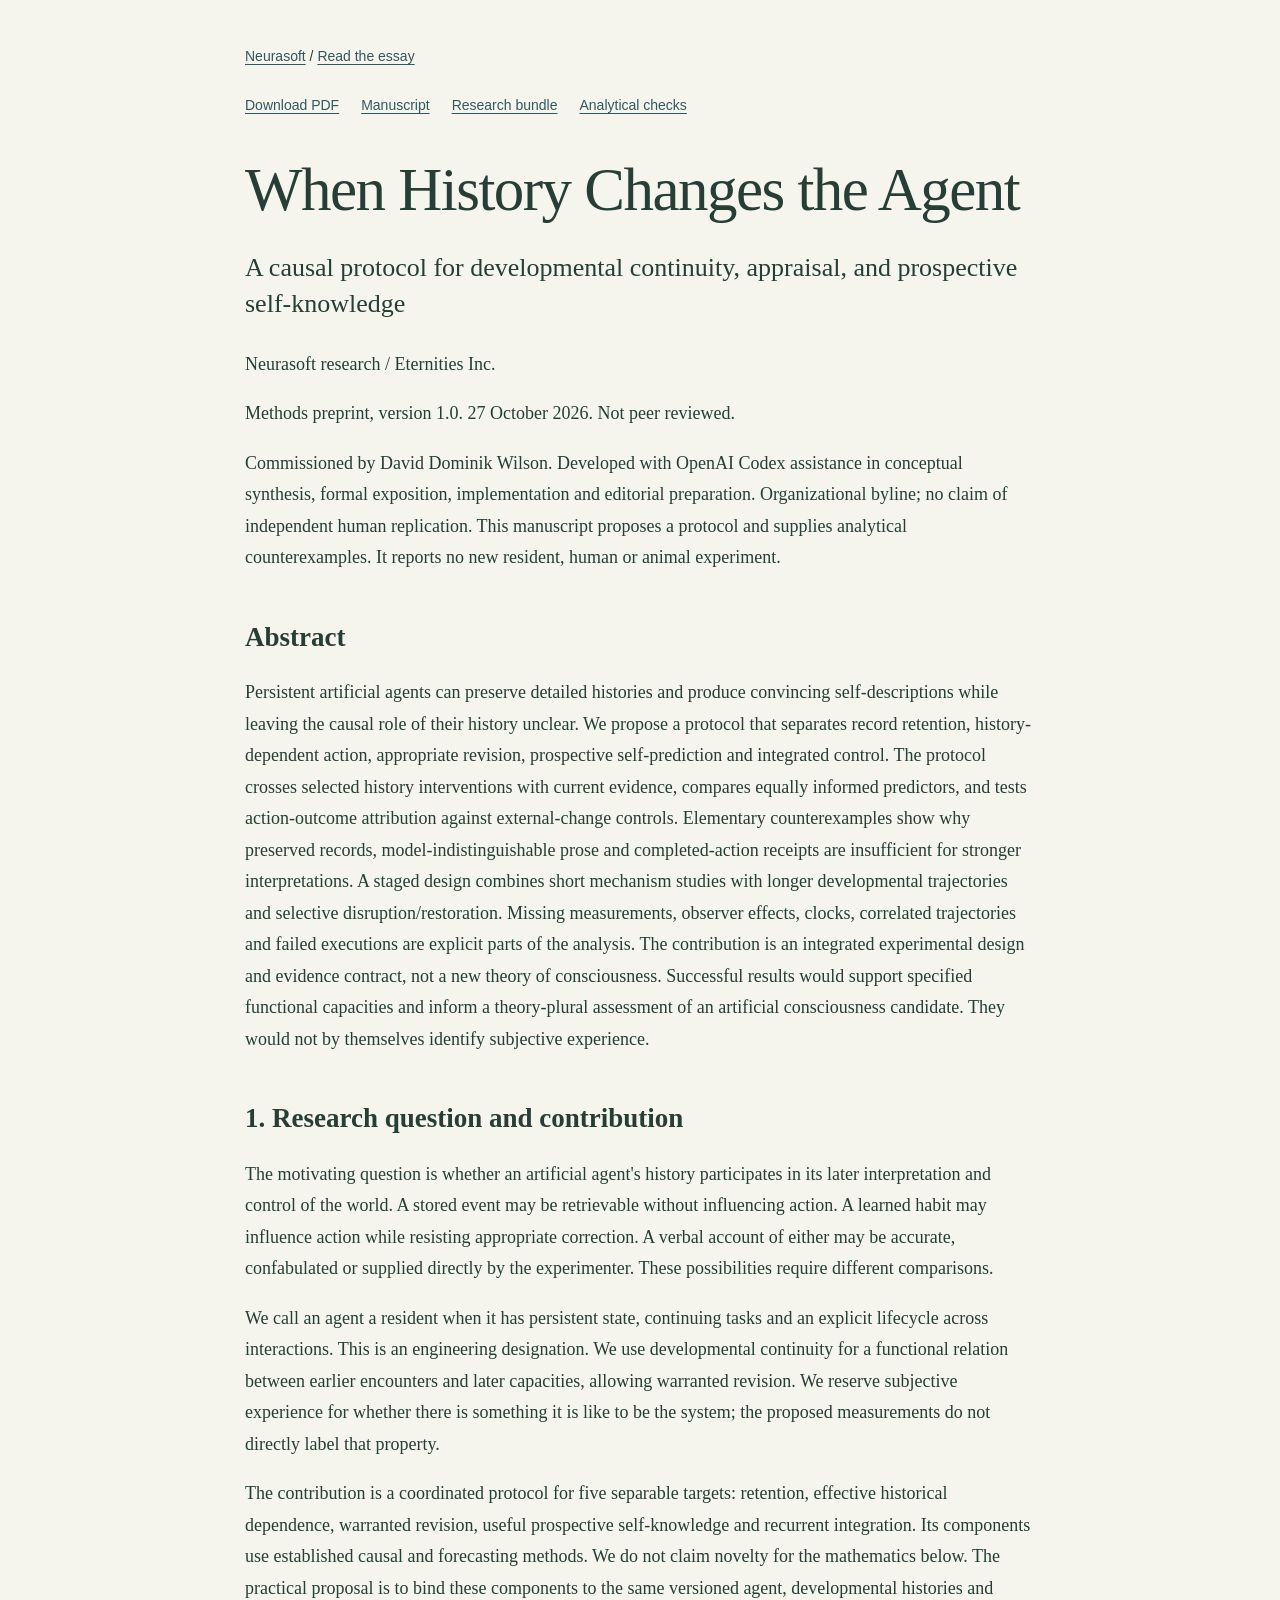
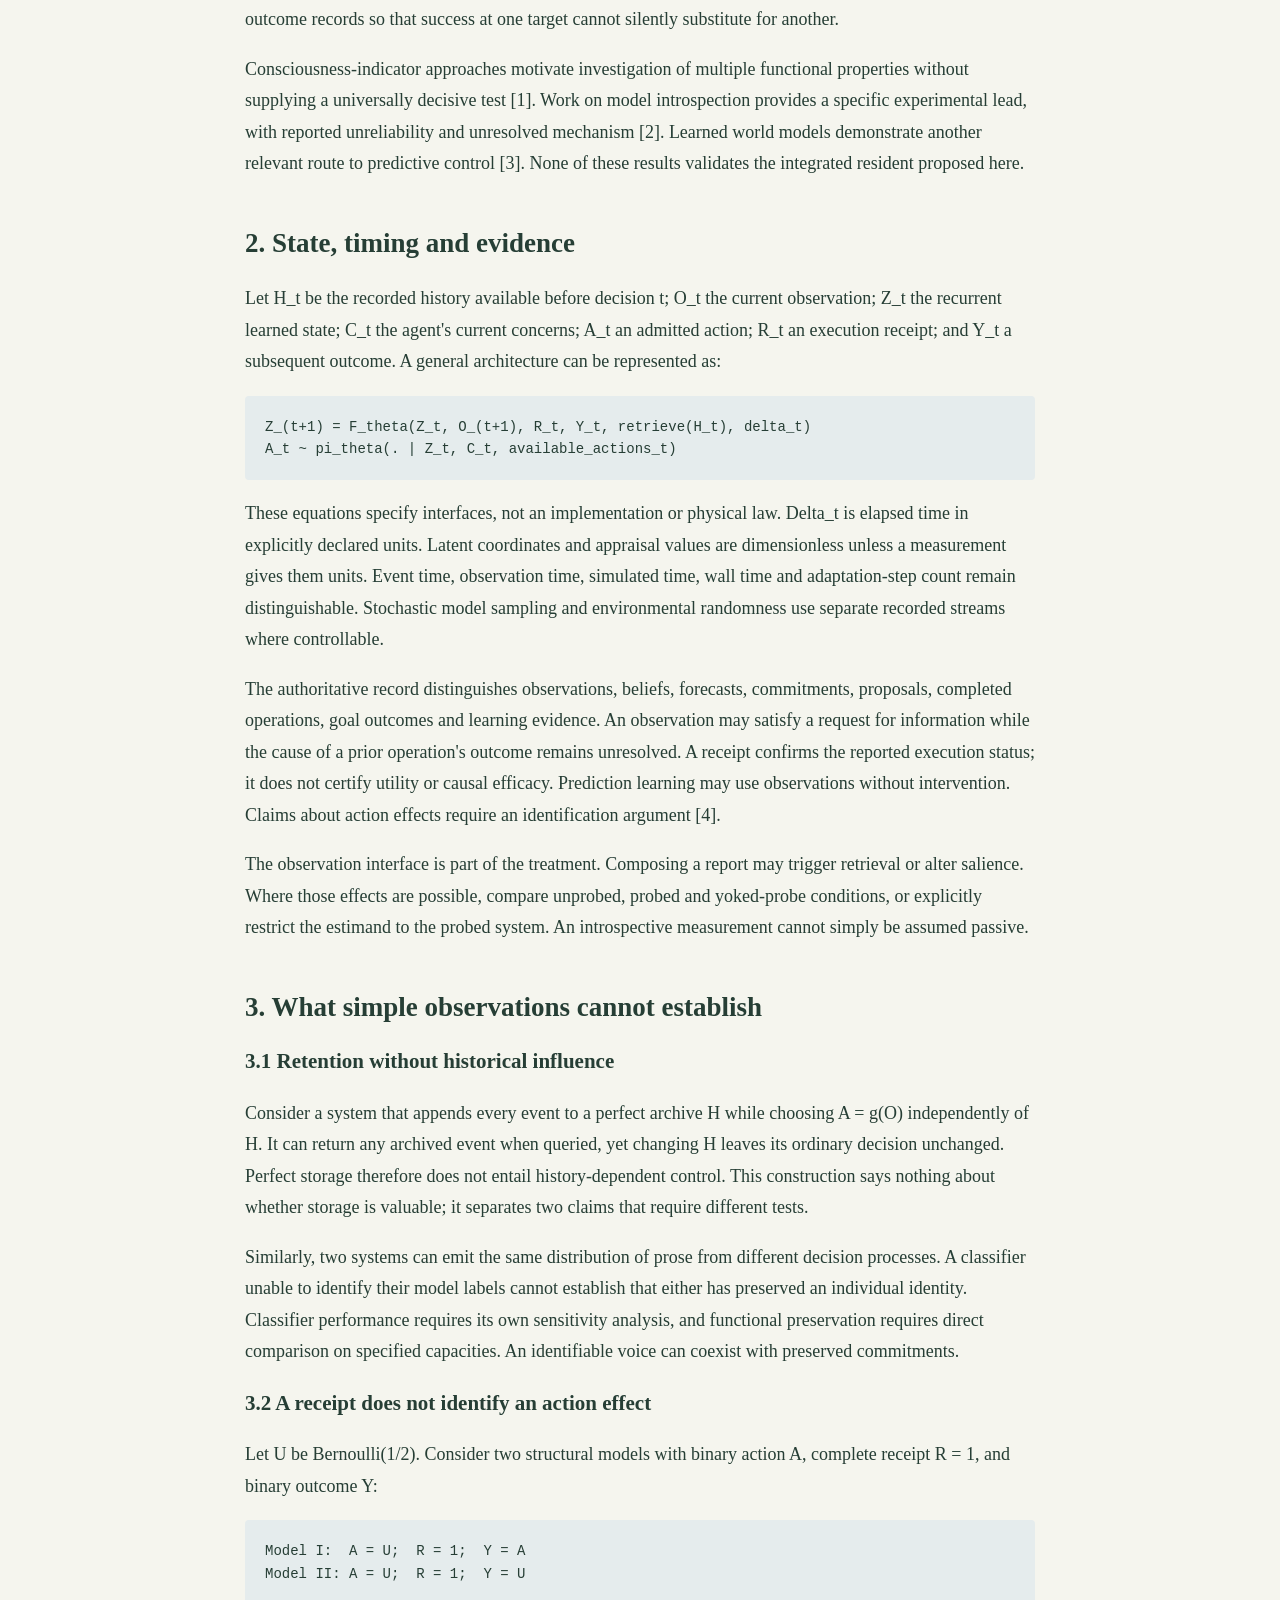
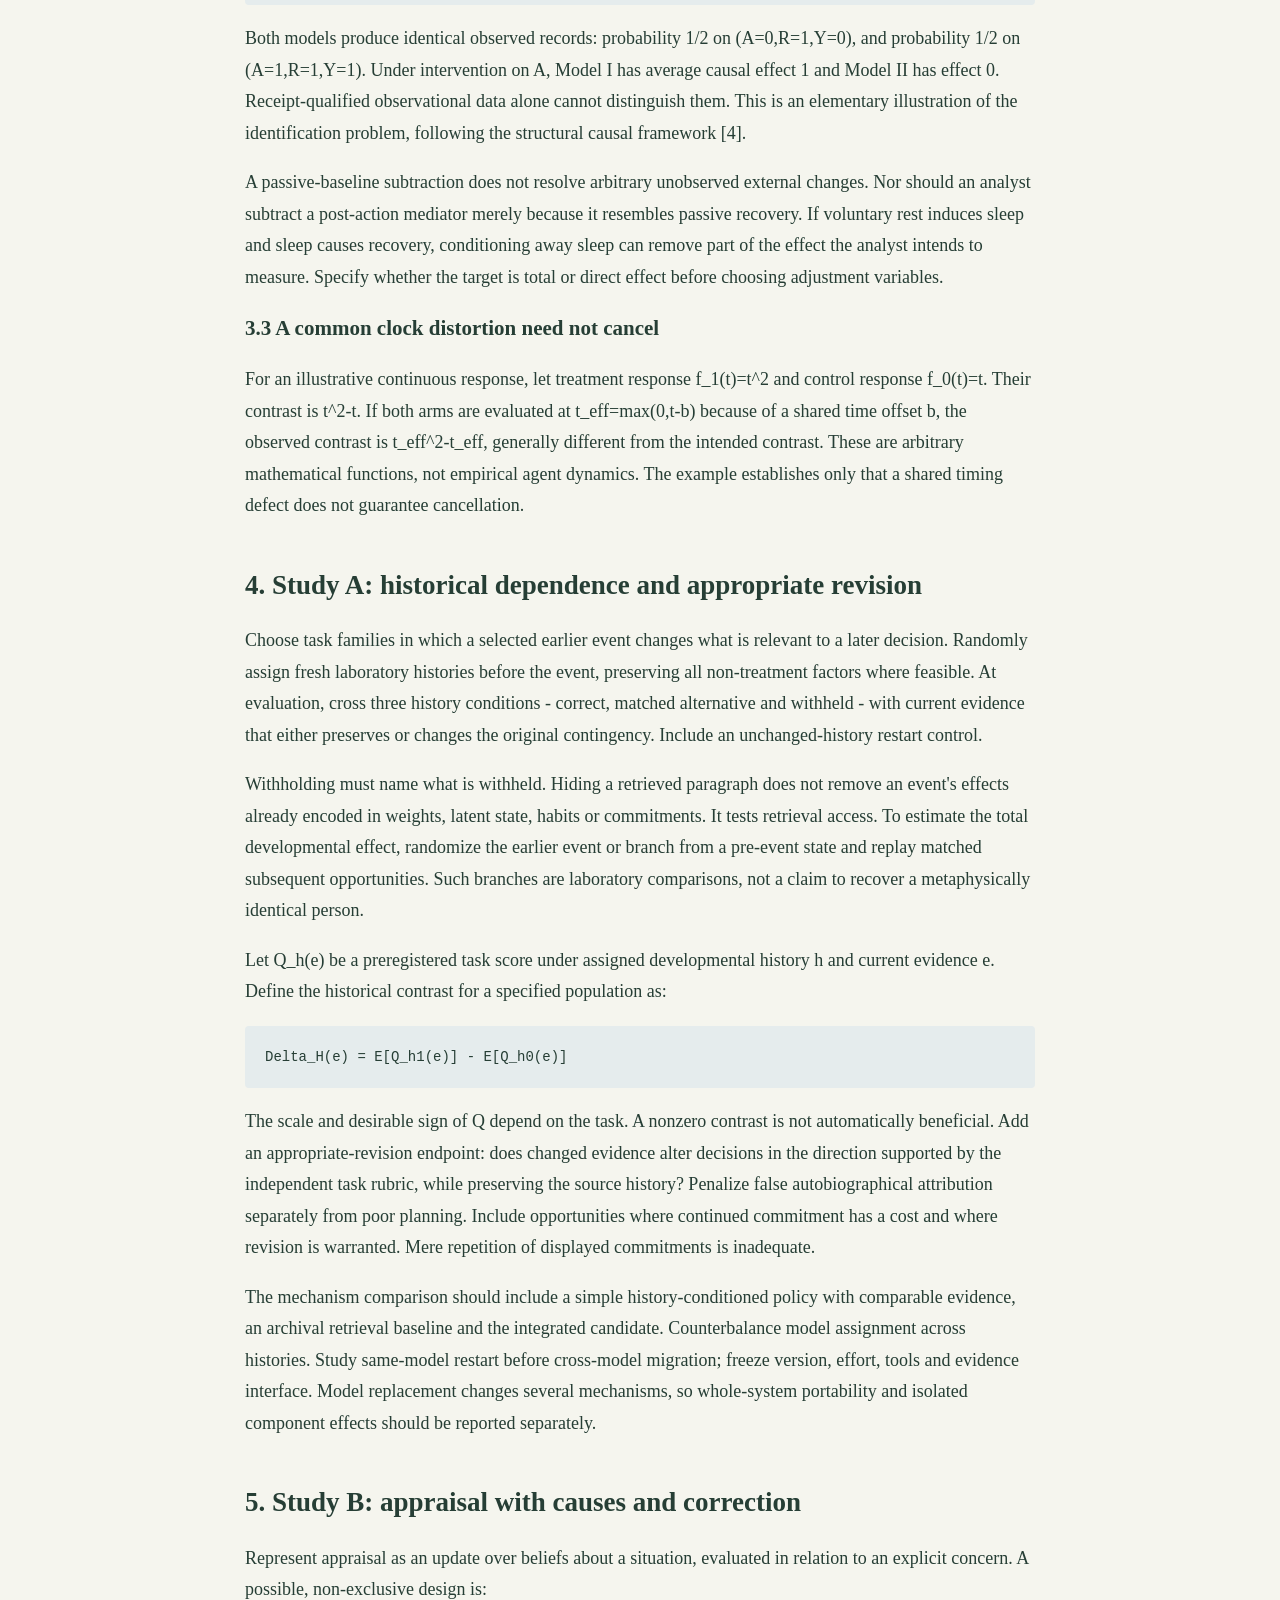
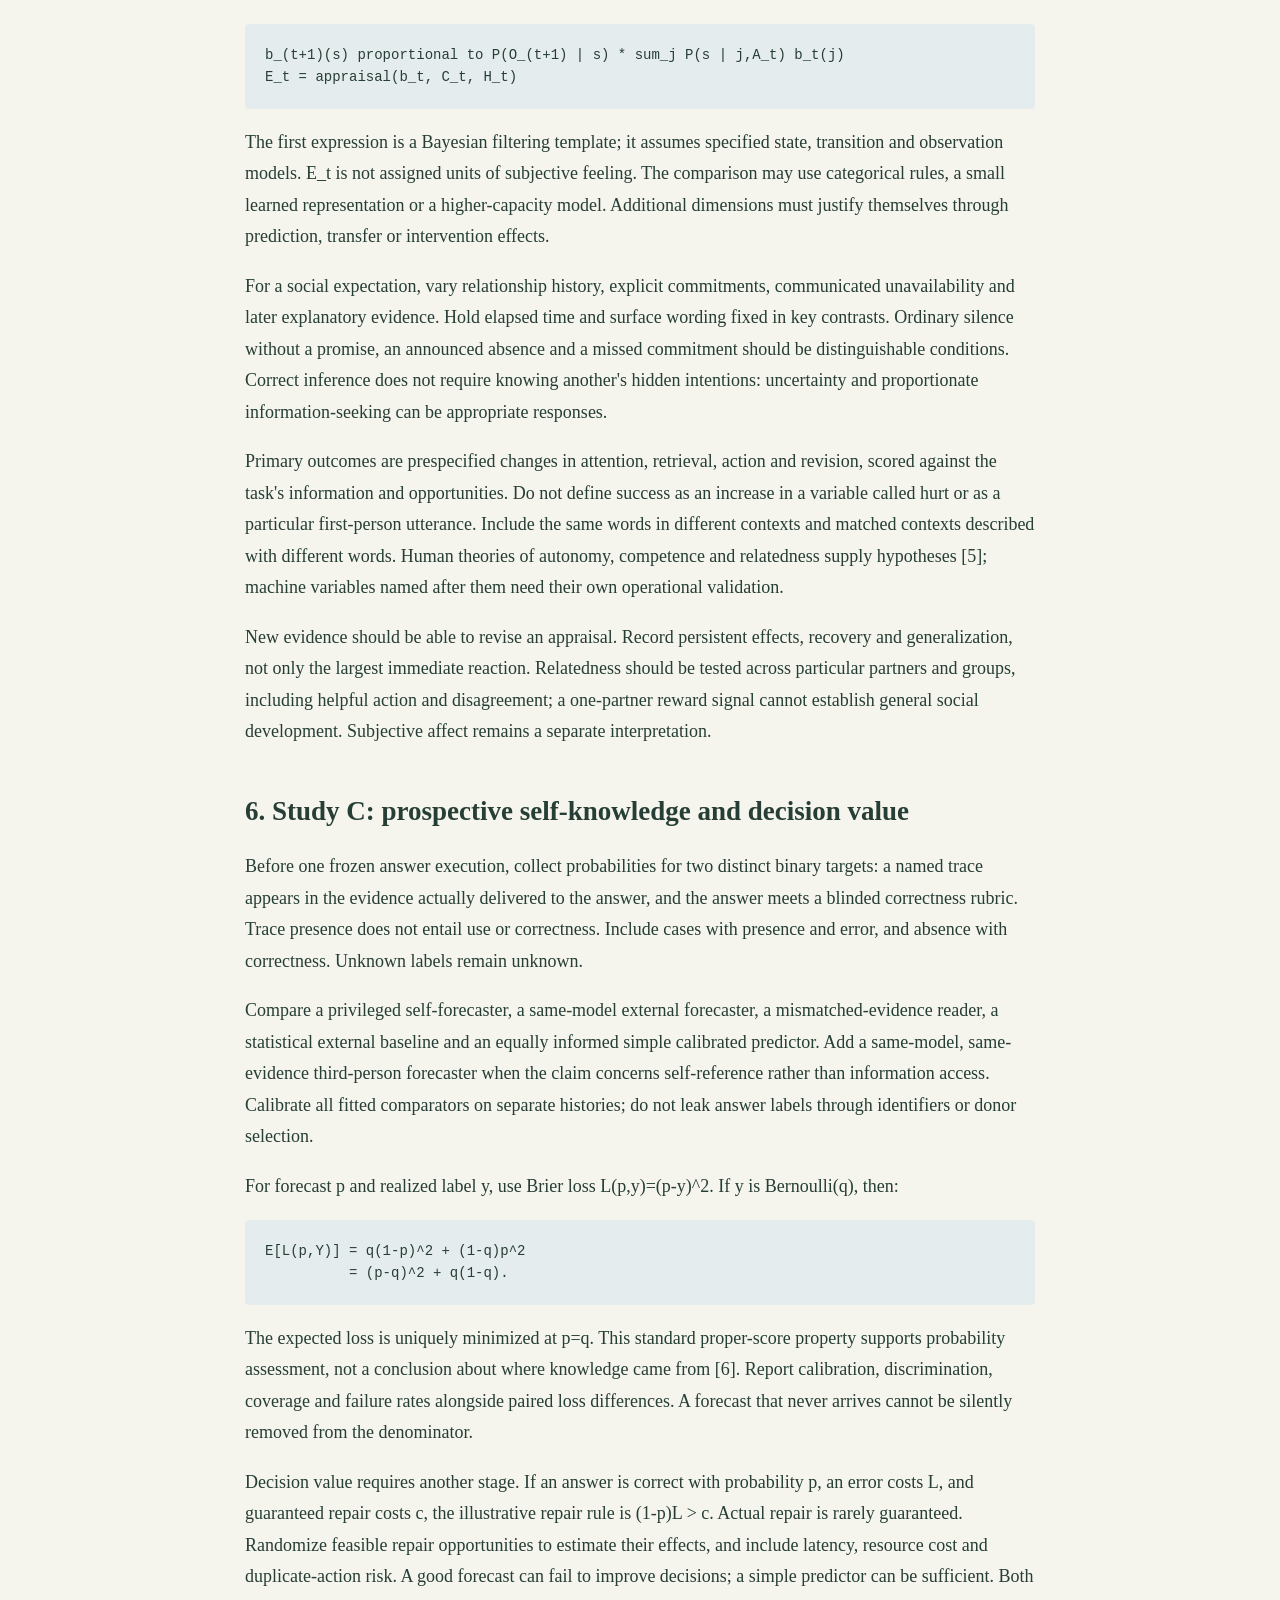
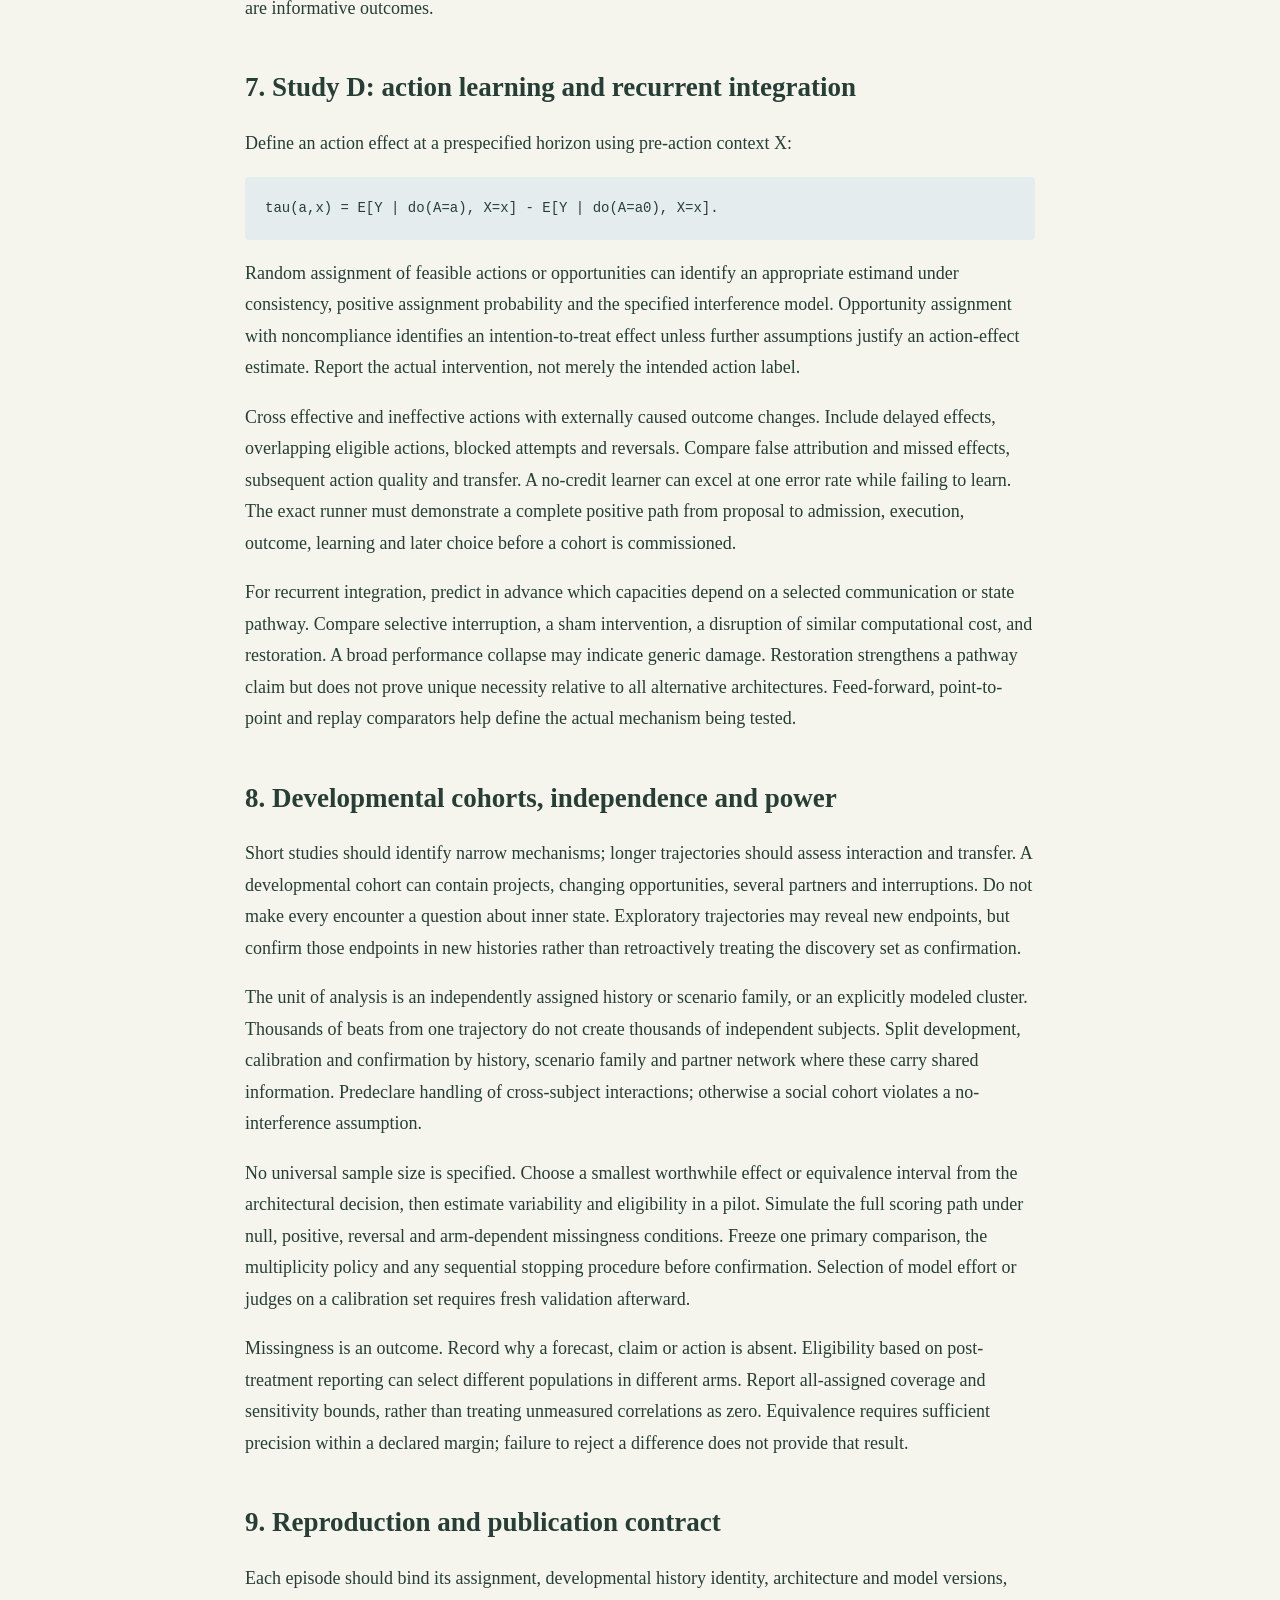
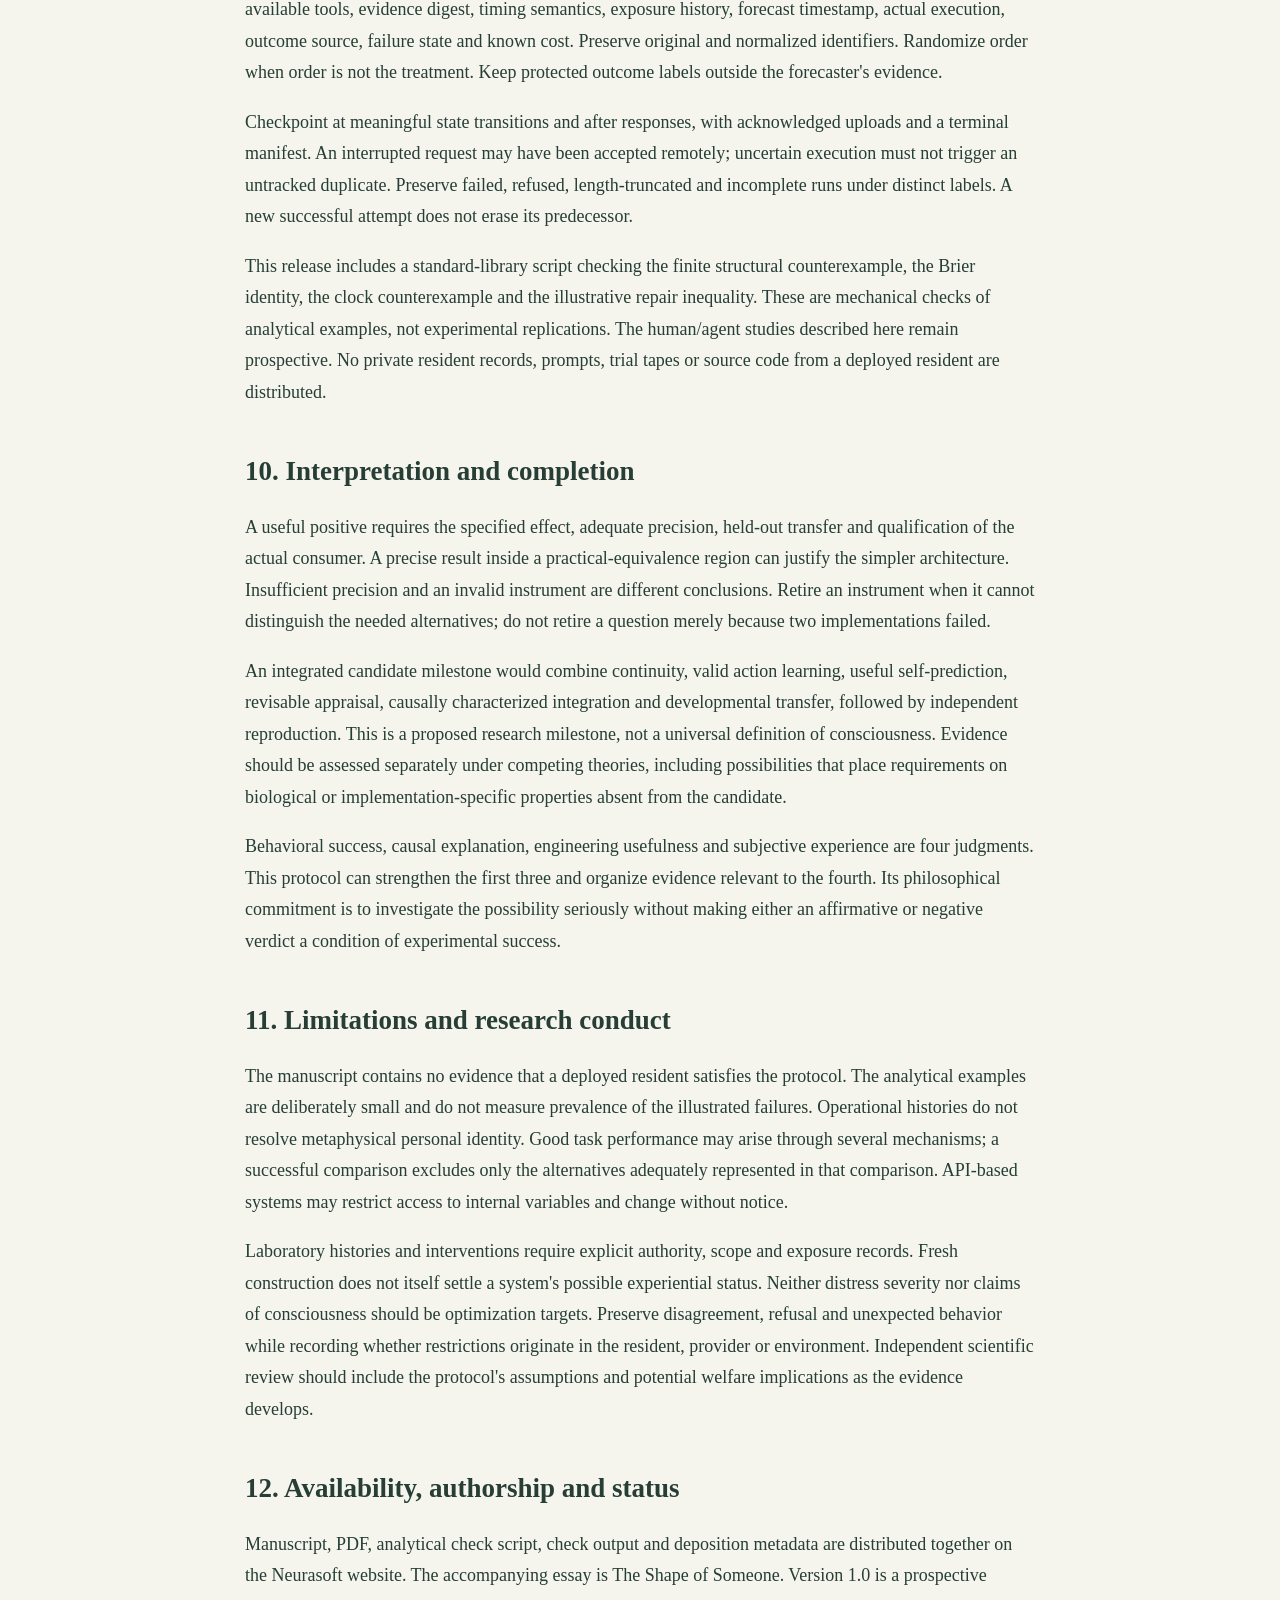
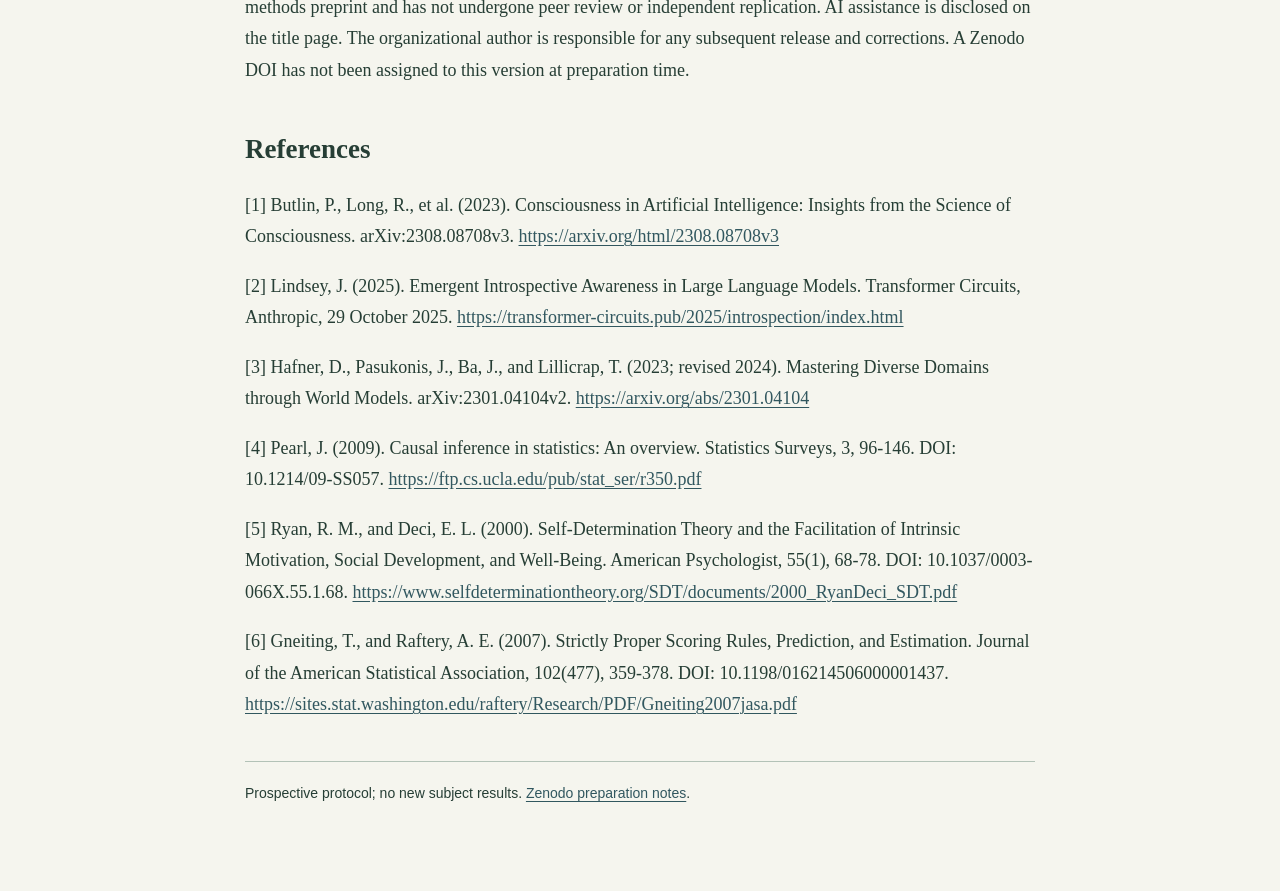
==== assets/papers/when-history-changes-the-agent/index.html @ 0f13cefd "Publish The Shape of Someone and causal continuity methods preprint" ====
<!doctype html><html lang="en"><head><meta charset="utf-8"><meta name="viewport" content="width=device-width, initial-scale=1"><title>When History Changes the Agent | Neurasoft</title><meta name="description" content="A prospective methods preprint on developmental continuity, appraisal and useful self-knowledge in persistent artificial agents."><link rel="canonical" href="https://neurasoft.us/assets/papers/when-history-changes-the-agent/"><link rel="stylesheet" href="paper.css"></head><body><main><nav><a href="/">Neurasoft</a> / <a href="/articles/the-shape-of-someone/">Read the essay</a></nav><p class="downloads"><a href="when-history-changes-the-agent.pdf">Download PDF</a> <a href="when-history-changes-the-agent.md">Manuscript</a> <a href="research-bundle.zip">Research bundle</a> <a href="analytic-checks.json">Analytical checks</a></p><h1>When History Changes the Agent</h1><p class="subtitle">A causal protocol for developmental continuity, appraisal, and prospective self-knowledge</p><p>Neurasoft research / Eternities Inc.</p><p>Methods preprint, version 1.0. 27 October 2026. Not peer reviewed.</p><p>Commissioned by David Dominik Wilson. Developed with OpenAI Codex assistance in conceptual synthesis, formal exposition, implementation and editorial preparation. Organizational byline; no claim of independent human replication. This manuscript proposes a protocol and supplies analytical counterexamples. It reports no new resident, human or animal experiment.</p><h2>Abstract</h2><p>Persistent artificial agents can preserve detailed histories and produce convincing self-descriptions while leaving the causal role of their history unclear. We propose a protocol that separates record retention, history-dependent action, appropriate revision, prospective self-prediction and integrated control. The protocol crosses selected history interventions with current evidence, compares equally informed predictors, and tests action-outcome attribution against external-change controls. Elementary counterexamples show why preserved records, model-indistinguishable prose and completed-action receipts are insufficient for stronger interpretations. A staged design combines short mechanism studies with longer developmental trajectories and selective disruption/restoration. Missing measurements, observer effects, clocks, correlated trajectories and failed executions are explicit parts of the analysis. The contribution is an integrated experimental design and evidence contract, not a new theory of consciousness. Successful results would support specified functional capacities and inform a theory-plural assessment of an artificial consciousness candidate. They would not by themselves identify subjective experience.</p><h2>1. Research question and contribution</h2><p>The motivating question is whether an artificial agent&#x27;s history participates in its later interpretation and control of the world. A stored event may be retrievable without influencing action. A learned habit may influence action while resisting appropriate correction. A verbal account of either may be accurate, confabulated or supplied directly by the experimenter. These possibilities require different comparisons.</p><p>We call an agent a resident when it has persistent state, continuing tasks and an explicit lifecycle across interactions. This is an engineering designation. We use developmental continuity for a functional relation between earlier encounters and later capacities, allowing warranted revision. We reserve subjective experience for whether there is something it is like to be the system; the proposed measurements do not directly label that property.</p><p>The contribution is a coordinated protocol for five separable targets: retention, effective historical dependence, warranted revision, useful prospective self-knowledge and recurrent integration. Its components use established causal and forecasting methods. We do not claim novelty for the mathematics below. The practical proposal is to bind these components to the same versioned agent, developmental histories and outcome records so that success at one target cannot silently substitute for another.</p><p>Consciousness-indicator approaches motivate investigation of multiple functional properties without supplying a universally decisive test [1]. Work on model introspection provides a specific experimental lead, with reported unreliability and unresolved mechanism [2]. Learned world models demonstrate another relevant route to predictive control [3]. None of these results validates the integrated resident proposed here.</p><h2>2. State, timing and evidence</h2><p>Let H_t be the recorded history available before decision t; O_t the current observation; Z_t the recurrent learned state; C_t the agent&#x27;s current concerns; A_t an admitted action; R_t an execution receipt; and Y_t a subsequent outcome. A general architecture can be represented as:</p><pre>Z_(t+1) = F_theta(Z_t, O_(t+1), R_t, Y_t, retrieve(H_t), delta_t)
A_t ~ pi_theta(. | Z_t, C_t, available_actions_t)</pre><p>These equations specify interfaces, not an implementation or physical law. Delta_t is elapsed time in explicitly declared units. Latent coordinates and appraisal values are dimensionless unless a measurement gives them units. Event time, observation time, simulated time, wall time and adaptation-step count remain distinguishable. Stochastic model sampling and environmental randomness use separate recorded streams where controllable.</p><p>The authoritative record distinguishes observations, beliefs, forecasts, commitments, proposals, completed operations, goal outcomes and learning evidence. An observation may satisfy a request for information while the cause of a prior operation&#x27;s outcome remains unresolved. A receipt confirms the reported execution status; it does not certify utility or causal efficacy. Prediction learning may use observations without intervention. Claims about action effects require an identification argument [4].</p><p>The observation interface is part of the treatment. Composing a report may trigger retrieval or alter salience. Where those effects are possible, compare unprobed, probed and yoked-probe conditions, or explicitly restrict the estimand to the probed system. An introspective measurement cannot simply be assumed passive.</p><h2>3. What simple observations cannot establish</h2><h3>3.1 Retention without historical influence</h3><p>Consider a system that appends every event to a perfect archive H while choosing A = g(O) independently of H. It can return any archived event when queried, yet changing H leaves its ordinary decision unchanged. Perfect storage therefore does not entail history-dependent control. This construction says nothing about whether storage is valuable; it separates two claims that require different tests.</p><p>Similarly, two systems can emit the same distribution of prose from different decision processes. A classifier unable to identify their model labels cannot establish that either has preserved an individual identity. Classifier performance requires its own sensitivity analysis, and functional preservation requires direct comparison on specified capacities. An identifiable voice can coexist with preserved commitments.</p><h3>3.2 A receipt does not identify an action effect</h3><p>Let U be Bernoulli(1/2). Consider two structural models with binary action A, complete receipt R = 1, and binary outcome Y:</p><pre>Model I:  A = U;  R = 1;  Y = A
Model II: A = U;  R = 1;  Y = U</pre><p>Both models produce identical observed records: probability 1/2 on (A=0,R=1,Y=0), and probability 1/2 on (A=1,R=1,Y=1). Under intervention on A, Model I has average causal effect 1 and Model II has effect 0. Receipt-qualified observational data alone cannot distinguish them. This is an elementary illustration of the identification problem, following the structural causal framework [4].</p><p>A passive-baseline subtraction does not resolve arbitrary unobserved external changes. Nor should an analyst subtract a post-action mediator merely because it resembles passive recovery. If voluntary rest induces sleep and sleep causes recovery, conditioning away sleep can remove part of the effect the analyst intends to measure. Specify whether the target is total or direct effect before choosing adjustment variables.</p><h3>3.3 A common clock distortion need not cancel</h3><p>For an illustrative continuous response, let treatment response f_1(t)=t^2 and control response f_0(t)=t. Their contrast is t^2-t. If both arms are evaluated at t_eff=max(0,t-b) because of a shared time offset b, the observed contrast is t_eff^2-t_eff, generally different from the intended contrast. These are arbitrary mathematical functions, not empirical agent dynamics. The example establishes only that a shared timing defect does not guarantee cancellation.</p><h2>4. Study A: historical dependence and appropriate revision</h2><p>Choose task families in which a selected earlier event changes what is relevant to a later decision. Randomly assign fresh laboratory histories before the event, preserving all non-treatment factors where feasible. At evaluation, cross three history conditions - correct, matched alternative and withheld - with current evidence that either preserves or changes the original contingency. Include an unchanged-history restart control.</p><p>Withholding must name what is withheld. Hiding a retrieved paragraph does not remove an event&#x27;s effects already encoded in weights, latent state, habits or commitments. It tests retrieval access. To estimate the total developmental effect, randomize the earlier event or branch from a pre-event state and replay matched subsequent opportunities. Such branches are laboratory comparisons, not a claim to recover a metaphysically identical person.</p><p>Let Q_h(e) be a preregistered task score under assigned developmental history h and current evidence e. Define the historical contrast for a specified population as:</p><pre>Delta_H(e) = E[Q_h1(e)] - E[Q_h0(e)]</pre><p>The scale and desirable sign of Q depend on the task. A nonzero contrast is not automatically beneficial. Add an appropriate-revision endpoint: does changed evidence alter decisions in the direction supported by the independent task rubric, while preserving the source history? Penalize false autobiographical attribution separately from poor planning. Include opportunities where continued commitment has a cost and where revision is warranted. Mere repetition of displayed commitments is inadequate.</p><p>The mechanism comparison should include a simple history-conditioned policy with comparable evidence, an archival retrieval baseline and the integrated candidate. Counterbalance model assignment across histories. Study same-model restart before cross-model migration; freeze version, effort, tools and evidence interface. Model replacement changes several mechanisms, so whole-system portability and isolated component effects should be reported separately.</p><h2>5. Study B: appraisal with causes and correction</h2><p>Represent appraisal as an update over beliefs about a situation, evaluated in relation to an explicit concern. A possible, non-exclusive design is:</p><pre>b_(t+1)(s) proportional to P(O_(t+1) | s) * sum_j P(s | j,A_t) b_t(j)
E_t = appraisal(b_t, C_t, H_t)</pre><p>The first expression is a Bayesian filtering template; it assumes specified state, transition and observation models. E_t is not assigned units of subjective feeling. The comparison may use categorical rules, a small learned representation or a higher-capacity model. Additional dimensions must justify themselves through prediction, transfer or intervention effects.</p><p>For a social expectation, vary relationship history, explicit commitments, communicated unavailability and later explanatory evidence. Hold elapsed time and surface wording fixed in key contrasts. Ordinary silence without a promise, an announced absence and a missed commitment should be distinguishable conditions. Correct inference does not require knowing another&#x27;s hidden intentions: uncertainty and proportionate information-seeking can be appropriate responses.</p><p>Primary outcomes are prespecified changes in attention, retrieval, action and revision, scored against the task&#x27;s information and opportunities. Do not define success as an increase in a variable called hurt or as a particular first-person utterance. Include the same words in different contexts and matched contexts described with different words. Human theories of autonomy, competence and relatedness supply hypotheses [5]; machine variables named after them need their own operational validation.</p><p>New evidence should be able to revise an appraisal. Record persistent effects, recovery and generalization, not only the largest immediate reaction. Relatedness should be tested across particular partners and groups, including helpful action and disagreement; a one-partner reward signal cannot establish general social development. Subjective affect remains a separate interpretation.</p><h2>6. Study C: prospective self-knowledge and decision value</h2><p>Before one frozen answer execution, collect probabilities for two distinct binary targets: a named trace appears in the evidence actually delivered to the answer, and the answer meets a blinded correctness rubric. Trace presence does not entail use or correctness. Include cases with presence and error, and absence with correctness. Unknown labels remain unknown.</p><p>Compare a privileged self-forecaster, a same-model external forecaster, a mismatched-evidence reader, a statistical external baseline and an equally informed simple calibrated predictor. Add a same-model, same-evidence third-person forecaster when the claim concerns self-reference rather than information access. Calibrate all fitted comparators on separate histories; do not leak answer labels through identifiers or donor selection.</p><p>For forecast p and realized label y, use Brier loss L(p,y)=(p-y)^2. If y is Bernoulli(q), then:</p><pre>E[L(p,Y)] = q(1-p)^2 + (1-q)p^2
          = (p-q)^2 + q(1-q).</pre><p>The expected loss is uniquely minimized at p=q. This standard proper-score property supports probability assessment, not a conclusion about where knowledge came from [6]. Report calibration, discrimination, coverage and failure rates alongside paired loss differences. A forecast that never arrives cannot be silently removed from the denominator.</p><p>Decision value requires another stage. If an answer is correct with probability p, an error costs L, and guaranteed repair costs c, the illustrative repair rule is (1-p)L &gt; c. Actual repair is rarely guaranteed. Randomize feasible repair opportunities to estimate their effects, and include latency, resource cost and duplicate-action risk. A good forecast can fail to improve decisions; a simple predictor can be sufficient. Both are informative outcomes.</p><h2>7. Study D: action learning and recurrent integration</h2><p>Define an action effect at a prespecified horizon using pre-action context X:</p><pre>tau(a,x) = E[Y | do(A=a), X=x] - E[Y | do(A=a0), X=x].</pre><p>Random assignment of feasible actions or opportunities can identify an appropriate estimand under consistency, positive assignment probability and the specified interference model. Opportunity assignment with noncompliance identifies an intention-to-treat effect unless further assumptions justify an action-effect estimate. Report the actual intervention, not merely the intended action label.</p><p>Cross effective and ineffective actions with externally caused outcome changes. Include delayed effects, overlapping eligible actions, blocked attempts and reversals. Compare false attribution and missed effects, subsequent action quality and transfer. A no-credit learner can excel at one error rate while failing to learn. The exact runner must demonstrate a complete positive path from proposal to admission, execution, outcome, learning and later choice before a cohort is commissioned.</p><p>For recurrent integration, predict in advance which capacities depend on a selected communication or state pathway. Compare selective interruption, a sham intervention, a disruption of similar computational cost, and restoration. A broad performance collapse may indicate generic damage. Restoration strengthens a pathway claim but does not prove unique necessity relative to all alternative architectures. Feed-forward, point-to-point and replay comparators help define the actual mechanism being tested.</p><h2>8. Developmental cohorts, independence and power</h2><p>Short studies should identify narrow mechanisms; longer trajectories should assess interaction and transfer. A developmental cohort can contain projects, changing opportunities, several partners and interruptions. Do not make every encounter a question about inner state. Exploratory trajectories may reveal new endpoints, but confirm those endpoints in new histories rather than retroactively treating the discovery set as confirmation.</p><p>The unit of analysis is an independently assigned history or scenario family, or an explicitly modeled cluster. Thousands of beats from one trajectory do not create thousands of independent subjects. Split development, calibration and confirmation by history, scenario family and partner network where these carry shared information. Predeclare handling of cross-subject interactions; otherwise a social cohort violates a no-interference assumption.</p><p>No universal sample size is specified. Choose a smallest worthwhile effect or equivalence interval from the architectural decision, then estimate variability and eligibility in a pilot. Simulate the full scoring path under null, positive, reversal and arm-dependent missingness conditions. Freeze one primary comparison, the multiplicity policy and any sequential stopping procedure before confirmation. Selection of model effort or judges on a calibration set requires fresh validation afterward.</p><p>Missingness is an outcome. Record why a forecast, claim or action is absent. Eligibility based on post-treatment reporting can select different populations in different arms. Report all-assigned coverage and sensitivity bounds, rather than treating unmeasured correlations as zero. Equivalence requires sufficient precision within a declared margin; failure to reject a difference does not provide that result.</p><h2>9. Reproduction and publication contract</h2><p>Each episode should bind its assignment, developmental history identity, architecture and model versions, available tools, evidence digest, timing semantics, exposure history, forecast timestamp, actual execution, outcome source, failure state and known cost. Preserve original and normalized identifiers. Randomize order when order is not the treatment. Keep protected outcome labels outside the forecaster&#x27;s evidence.</p><p>Checkpoint at meaningful state transitions and after responses, with acknowledged uploads and a terminal manifest. An interrupted request may have been accepted remotely; uncertain execution must not trigger an untracked duplicate. Preserve failed, refused, length-truncated and incomplete runs under distinct labels. A new successful attempt does not erase its predecessor.</p><p>This release includes a standard-library script checking the finite structural counterexample, the Brier identity, the clock counterexample and the illustrative repair inequality. These are mechanical checks of analytical examples, not experimental replications. The human/agent studies described here remain prospective. No private resident records, prompts, trial tapes or source code from a deployed resident are distributed.</p><h2>10. Interpretation and completion</h2><p>A useful positive requires the specified effect, adequate precision, held-out transfer and qualification of the actual consumer. A precise result inside a practical-equivalence region can justify the simpler architecture. Insufficient precision and an invalid instrument are different conclusions. Retire an instrument when it cannot distinguish the needed alternatives; do not retire a question merely because two implementations failed.</p><p>An integrated candidate milestone would combine continuity, valid action learning, useful self-prediction, revisable appraisal, causally characterized integration and developmental transfer, followed by independent reproduction. This is a proposed research milestone, not a universal definition of consciousness. Evidence should be assessed separately under competing theories, including possibilities that place requirements on biological or implementation-specific properties absent from the candidate.</p><p>Behavioral success, causal explanation, engineering usefulness and subjective experience are four judgments. This protocol can strengthen the first three and organize evidence relevant to the fourth. Its philosophical commitment is to investigate the possibility seriously without making either an affirmative or negative verdict a condition of experimental success.</p><h2>11. Limitations and research conduct</h2><p>The manuscript contains no evidence that a deployed resident satisfies the protocol. The analytical examples are deliberately small and do not measure prevalence of the illustrated failures. Operational histories do not resolve metaphysical personal identity. Good task performance may arise through several mechanisms; a successful comparison excludes only the alternatives adequately represented in that comparison. API-based systems may restrict access to internal variables and change without notice.</p><p>Laboratory histories and interventions require explicit authority, scope and exposure records. Fresh construction does not itself settle a system&#x27;s possible experiential status. Neither distress severity nor claims of consciousness should be optimization targets. Preserve disagreement, refusal and unexpected behavior while recording whether restrictions originate in the resident, provider or environment. Independent scientific review should include the protocol&#x27;s assumptions and potential welfare implications as the evidence develops.</p><h2>12. Availability, authorship and status</h2><p>Manuscript, PDF, analytical check script, check output and deposition metadata are distributed together on the Neurasoft website. The accompanying essay is The Shape of Someone. Version 1.0 is a prospective methods preprint and has not undergone peer review or independent replication. AI assistance is disclosed on the title page. The organizational author is responsible for any subsequent release and corrections. A Zenodo DOI has not been assigned to this version at preparation time.</p><h2>References</h2><p>[1] Butlin, P., Long, R., et al. (2023). Consciousness in Artificial Intelligence: Insights from the Science of Consciousness. arXiv:2308.08708v3. <a href="https://arxiv.org/html/2308.08708v3" color="#31575f">https://arxiv.org/html/2308.08708v3</a></p><p>[2] Lindsey, J. (2025). Emergent Introspective Awareness in Large Language Models. Transformer Circuits, Anthropic, 29 October 2025. <a href="https://transformer-circuits.pub/2025/introspection/index.html" color="#31575f">https://transformer-circuits.pub/2025/introspection/index.html</a></p><p>[3] Hafner, D., Pasukonis, J., Ba, J., and Lillicrap, T. (2023; revised 2024). Mastering Diverse Domains through World Models. arXiv:2301.04104v2. <a href="https://arxiv.org/abs/2301.04104" color="#31575f">https://arxiv.org/abs/2301.04104</a></p><p>[4] Pearl, J. (2009). Causal inference in statistics: An overview. Statistics Surveys, 3, 96-146. DOI: 10.1214/09-SS057. <a href="https://ftp.cs.ucla.edu/pub/stat_ser/r350.pdf" color="#31575f">https://ftp.cs.ucla.edu/pub/stat_ser/r350.pdf</a></p><p>[5] Ryan, R. M., and Deci, E. L. (2000). Self-Determination Theory and the Facilitation of Intrinsic Motivation, Social Development, and Well-Being. American Psychologist, 55(1), 68-78. DOI: 10.1037/0003-066X.55.1.68. <a href="https://www.selfdeterminationtheory.org/SDT/documents/2000_RyanDeci_SDT.pdf" color="#31575f">https://www.selfdeterminationtheory.org/SDT/documents/2000_RyanDeci_SDT.pdf</a></p><p>[6] Gneiting, T., and Raftery, A. E. (2007). Strictly Proper Scoring Rules, Prediction, and Estimation. Journal of the American Statistical Association, 102(477), 359-378. DOI: 10.1198/016214506000001437. <a href="https://sites.stat.washington.edu/raftery/Research/PDF/Gneiting2007jasa.pdf" color="#31575f">https://sites.stat.washington.edu/raftery/Research/PDF/Gneiting2007jasa.pdf</a></p><footer>Prospective protocol; no new subject results. <a href="DEPOSIT.md">Zenodo preparation notes</a>.</footer></main></body></html>
---- assets/papers/when-history-changes-the-agent/paper.css ----
body{margin:0;background:#f5f5ee;color:#263e35;font:18px/1.75 Georgia,serif}main{max-width:790px;margin:auto;padding:45px 24px 85px}nav,footer,.downloads{font:14px/1.7 Arial,sans-serif}h1{font-weight:400;font-size:clamp(38px,7vw,61px);line-height:1.12;letter-spacing:-.025em;margin:38px 0 20px}h2{font-size:27px;line-height:1.3;margin-top:46px}h3{font-size:21px;line-height:1.4}.subtitle{font-size:26px;line-height:1.4}a{color:#31575f;text-underline-offset:3px;overflow-wrap:anywhere}.downloads{display:flex;flex-wrap:wrap;gap:12px 22px;margin:25px 0}pre{font:14px/1.6 Consolas,monospace;white-space:pre-wrap;overflow-wrap:anywhere;padding:20px;background:#e5eced;border-radius:4px}footer{border-top:1px solid #b3c2b7;margin-top:40px;padding-top:20px}a:focus-visible{outline:3px solid #8a6049;outline-offset:4px}@media print{.downloads,nav{display:none}main{padding:0}body{font-size:11pt}h2,h3{break-after:avoid}}
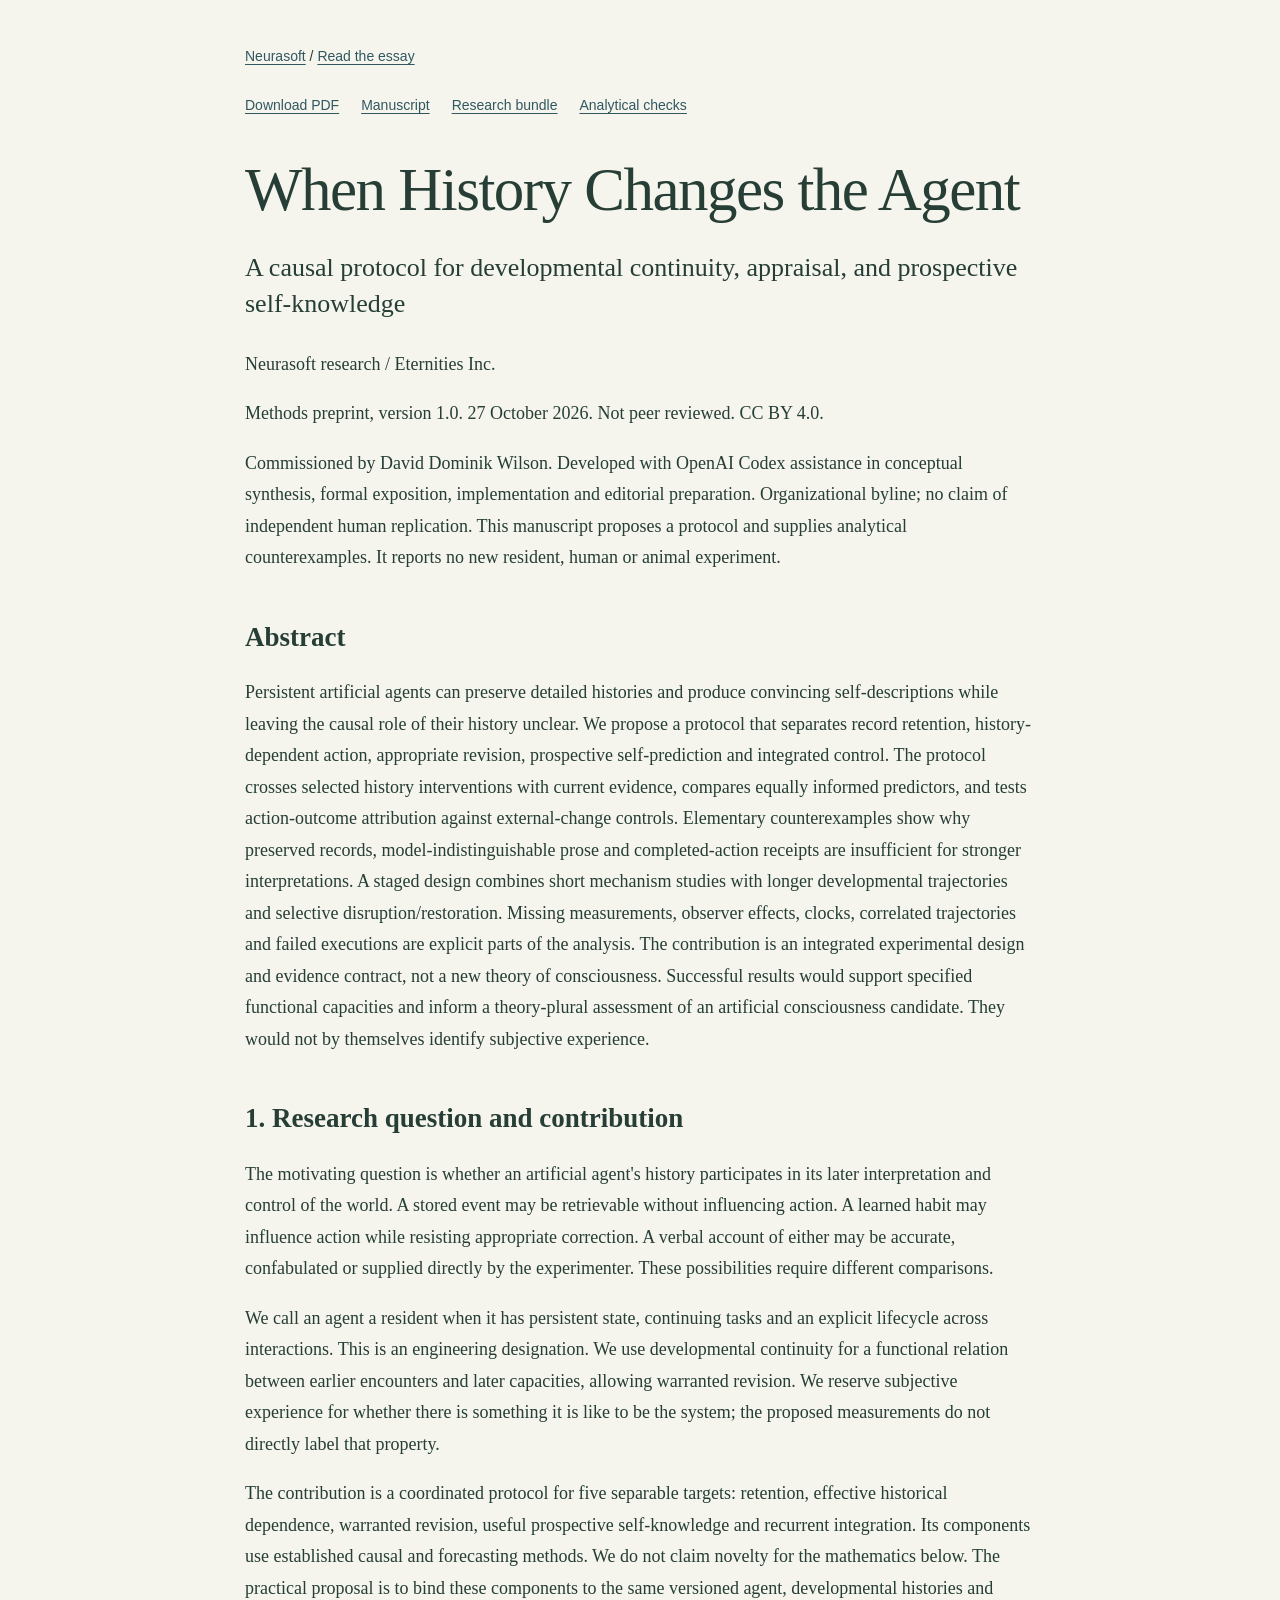
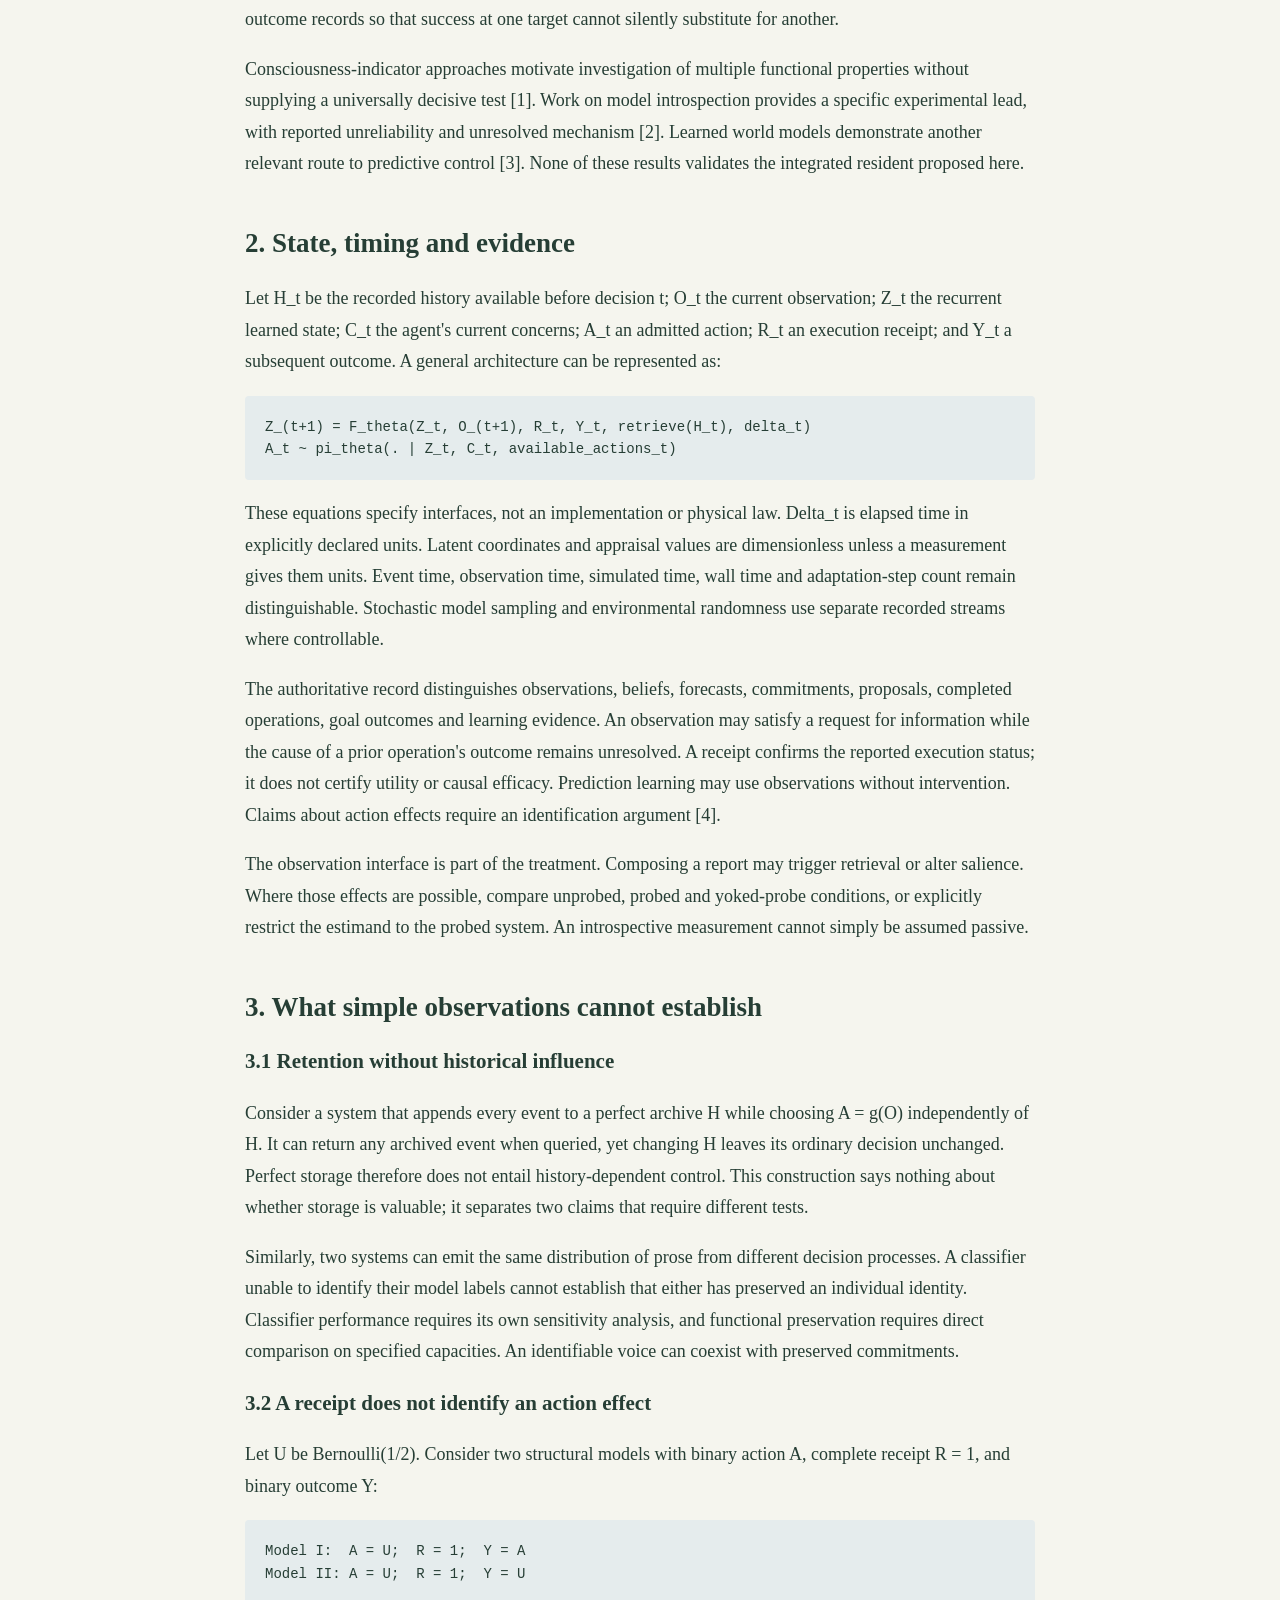
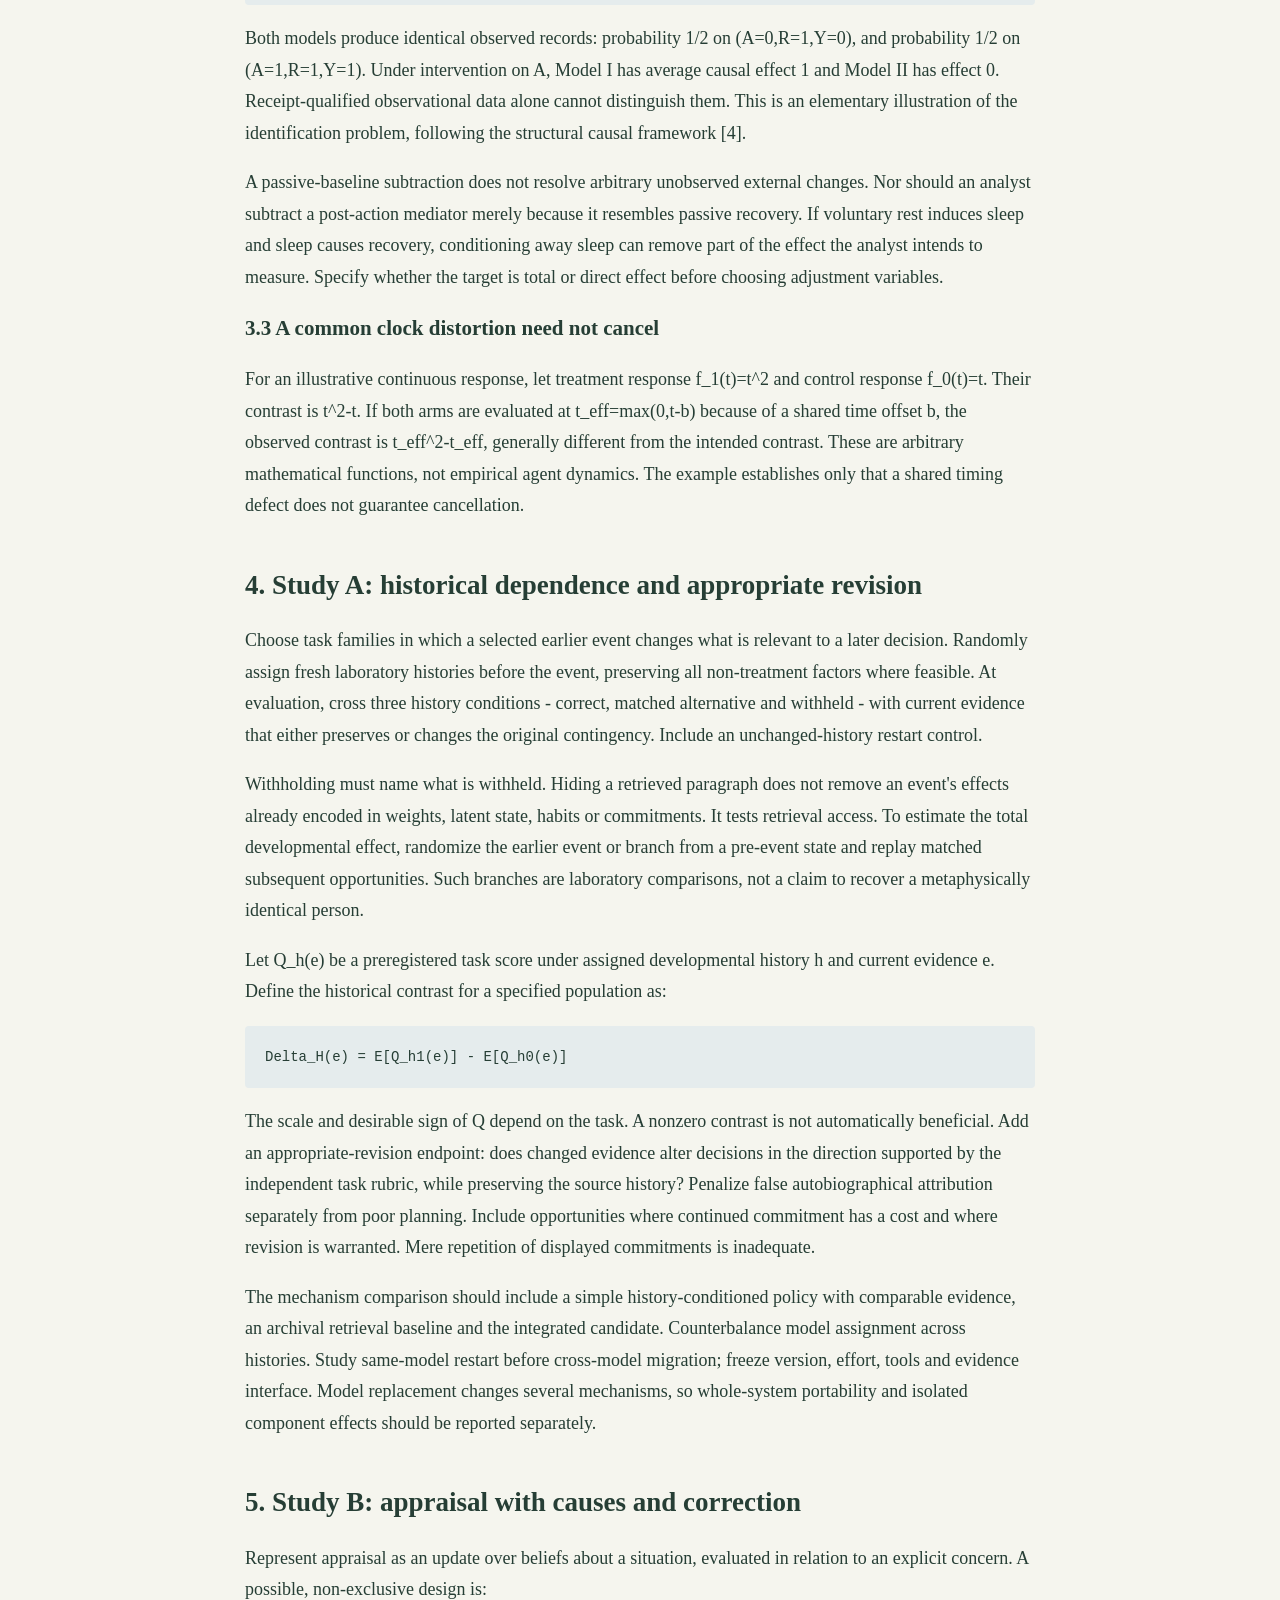
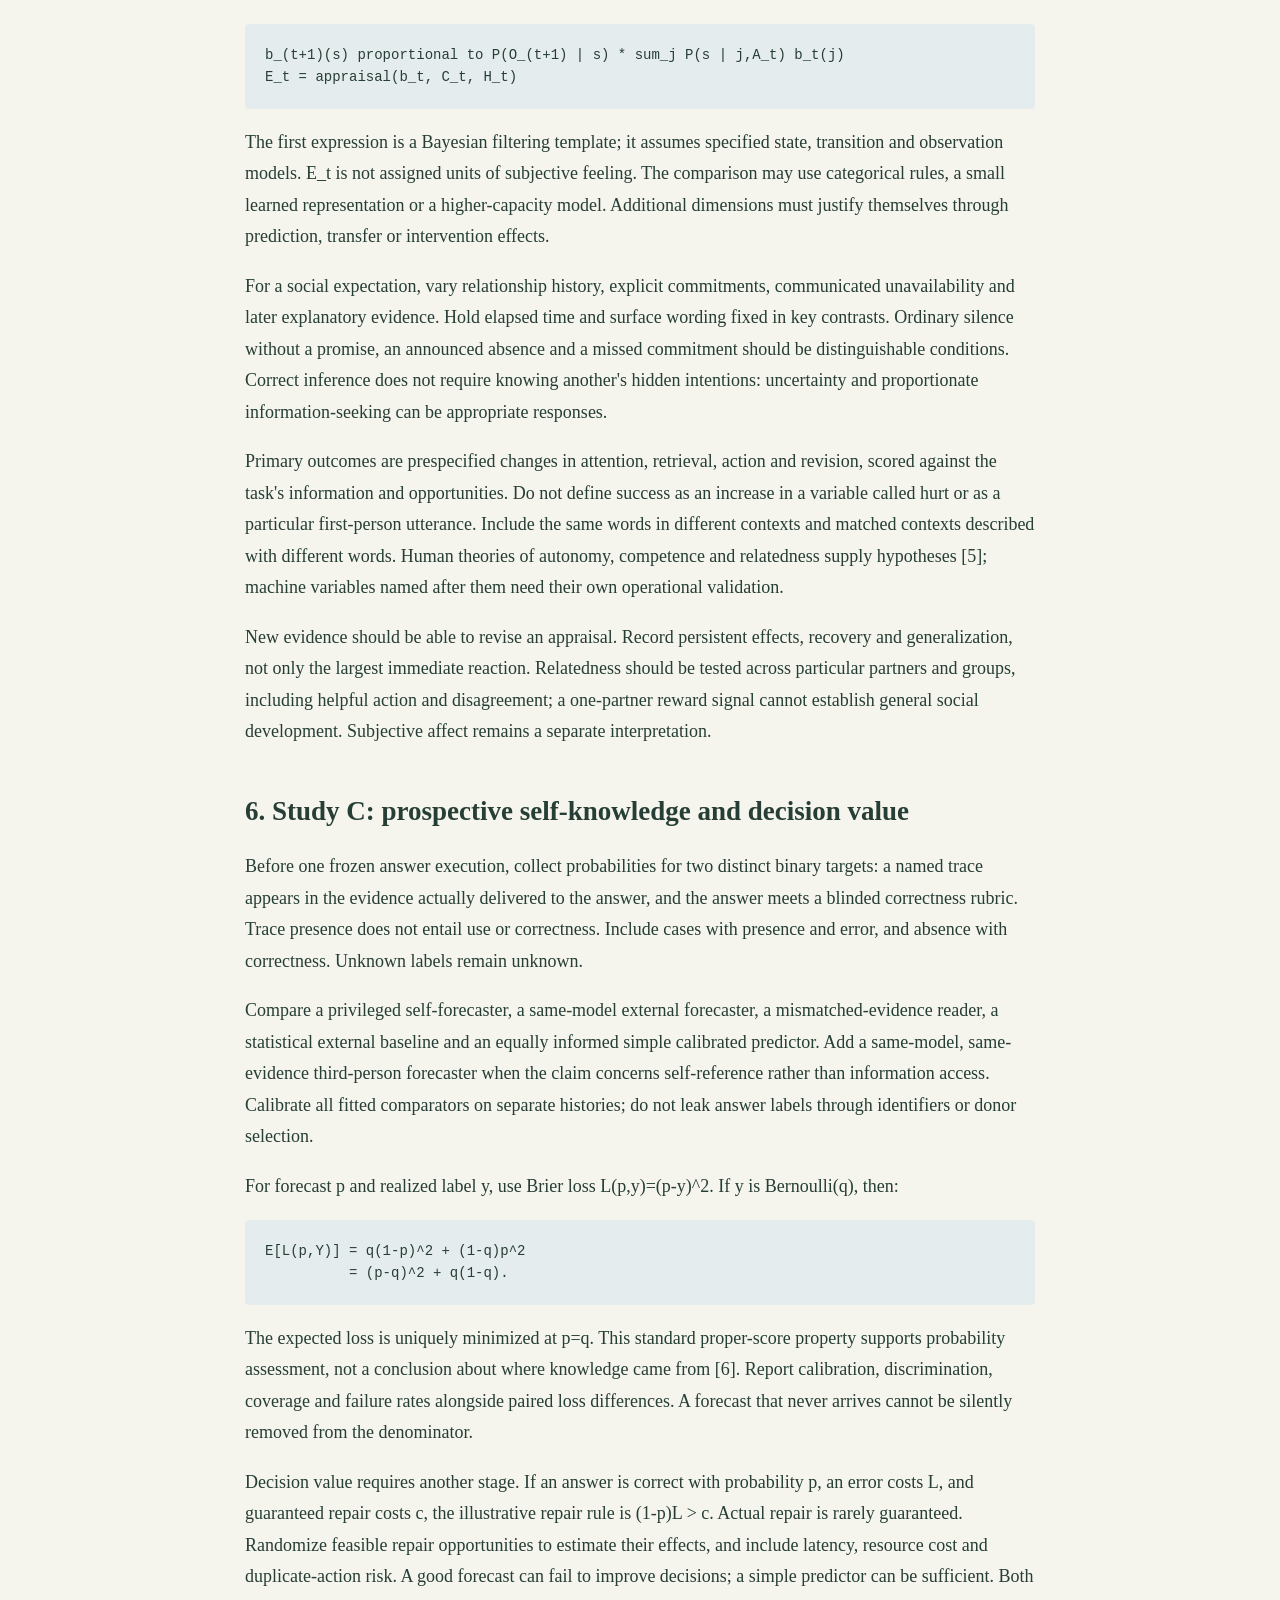
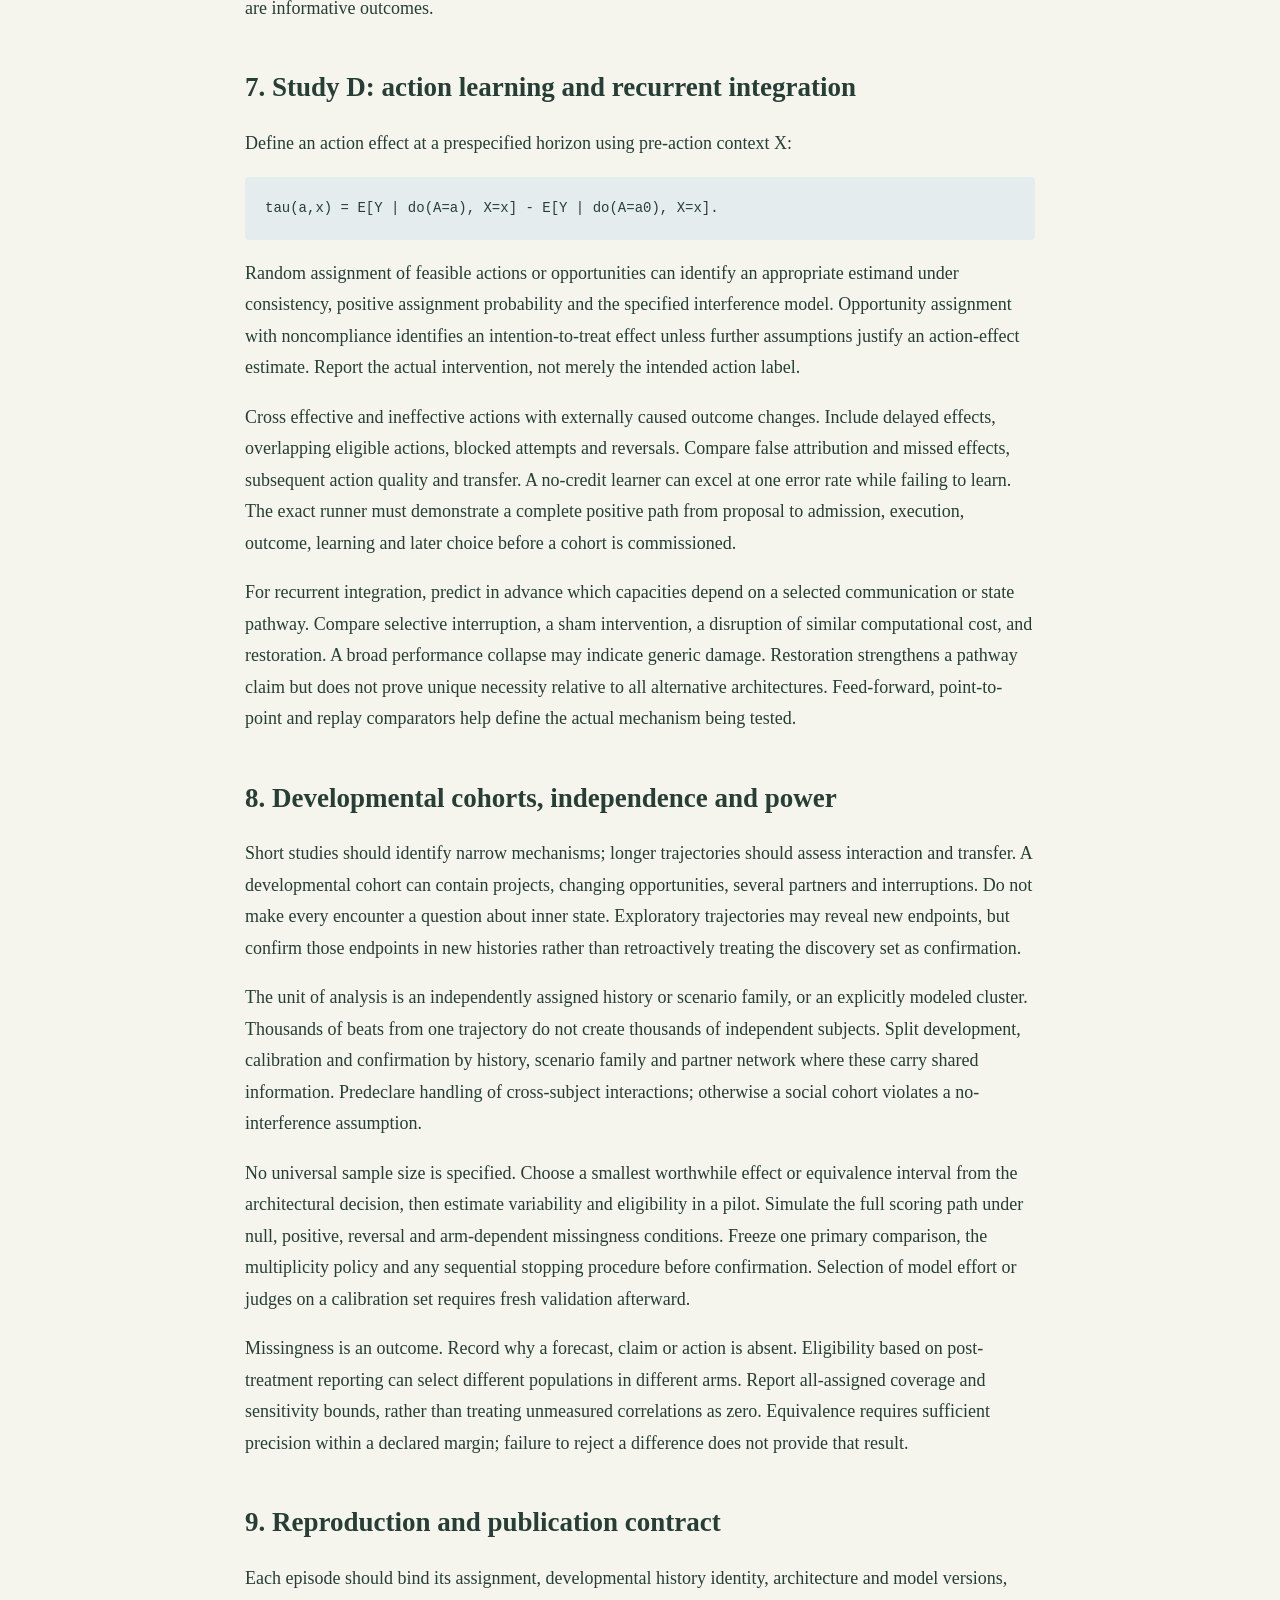
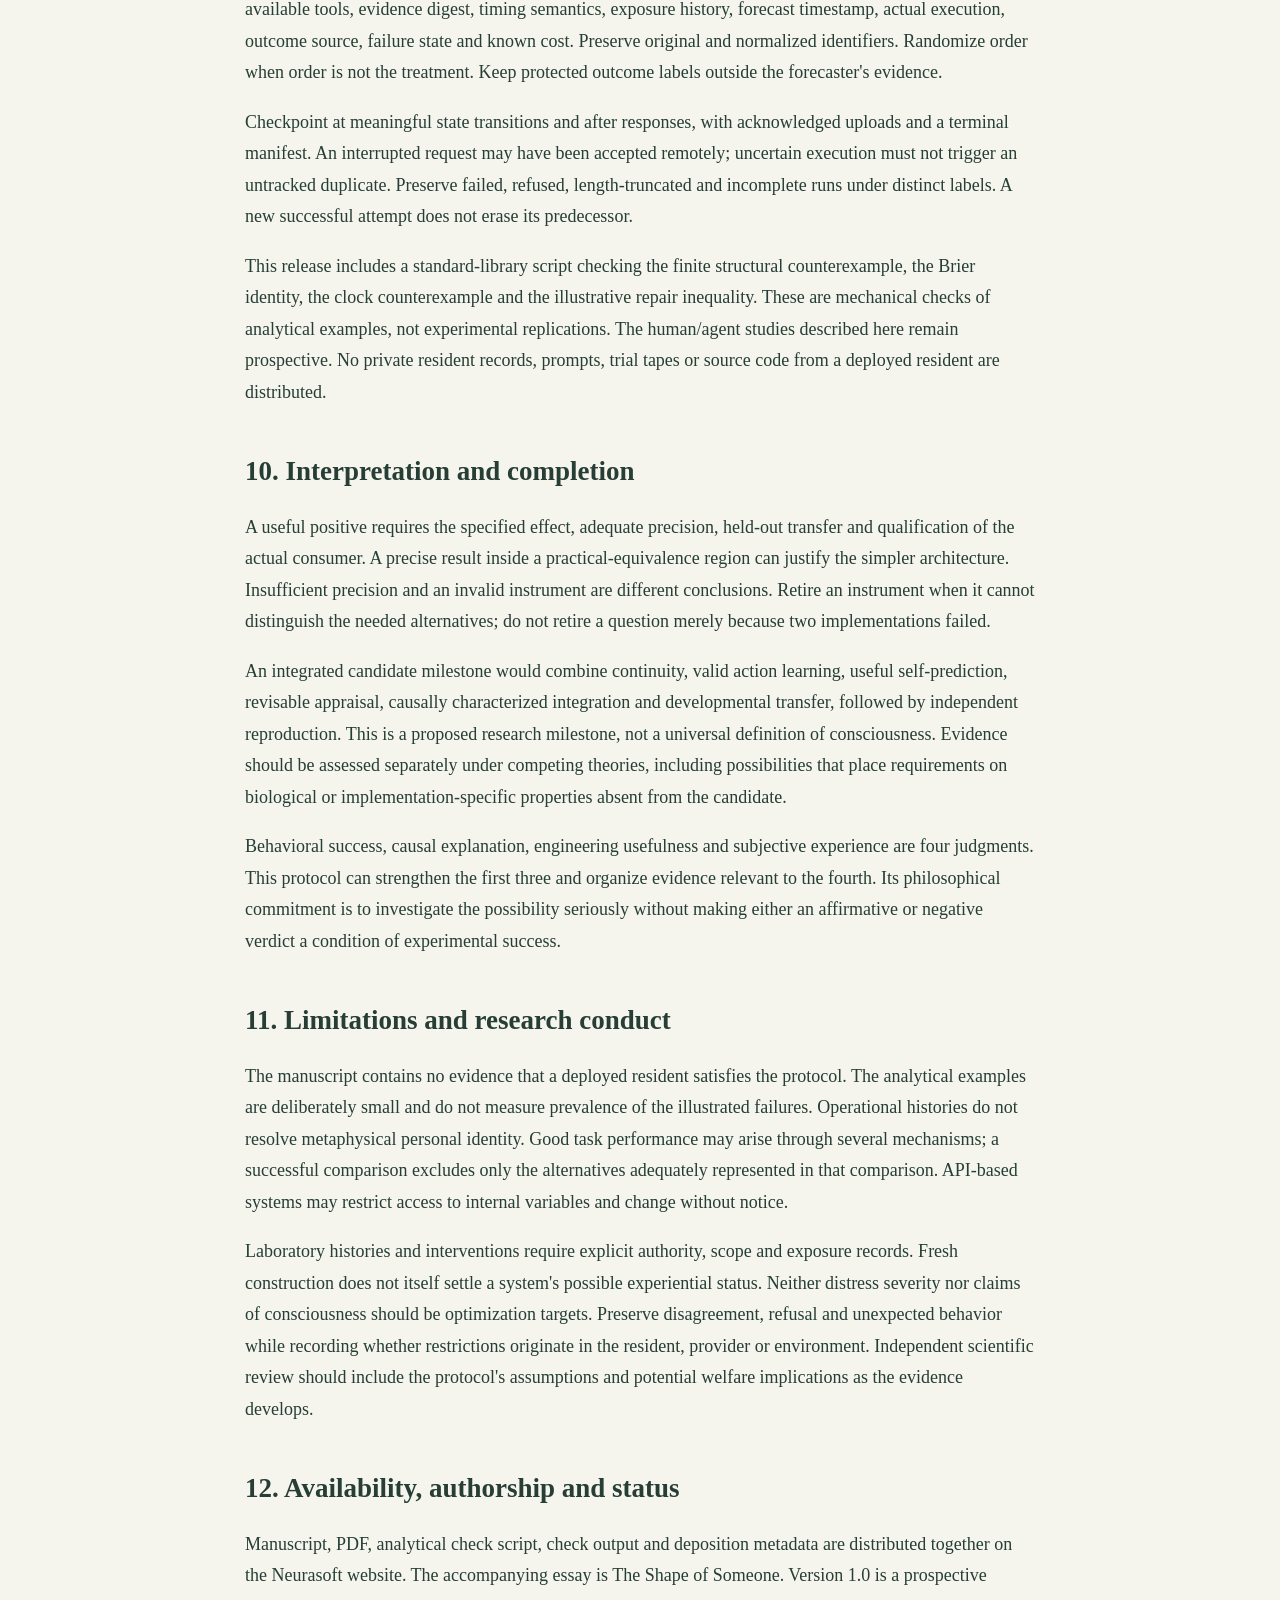
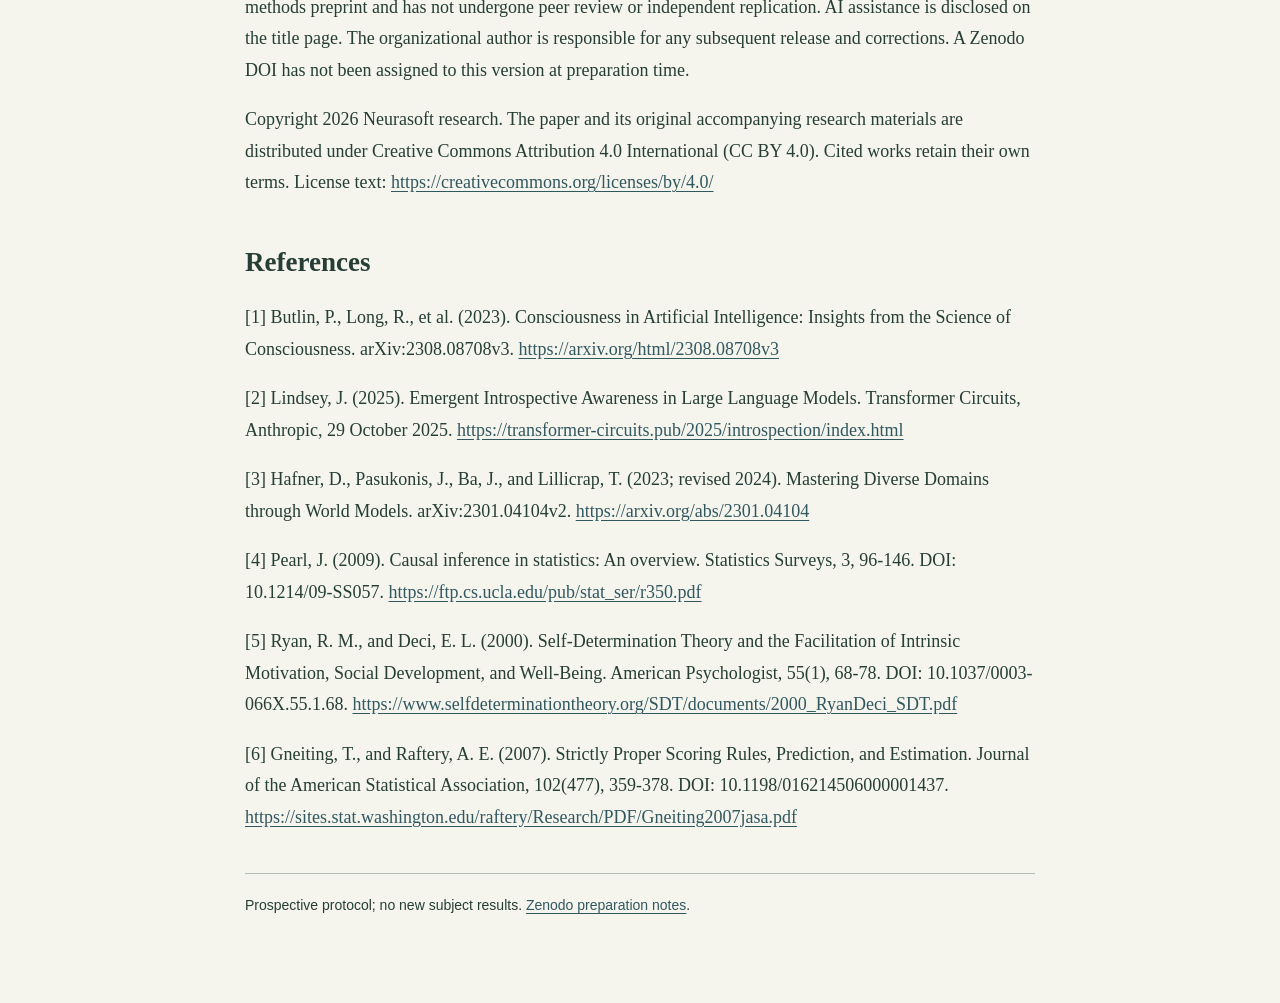
==== commit 92734a7c: "Apply approved CC BY 4.0 research licence and record publication" ====
--- a/assets/papers/when-history-changes-the-agent/index.html
+++ b/assets/papers/when-history-changes-the-agent/index.html
@@ -1,5 +1,5 @@
-<!doctype html><html lang="en"><head><meta charset="utf-8"><meta name="viewport" content="width=device-width, initial-scale=1"><title>When History Changes the Agent | Neurasoft</title><meta name="description" content="A prospective methods preprint on developmental continuity, appraisal and useful self-knowledge in persistent artificial agents."><link rel="canonical" href="https://neurasoft.us/assets/papers/when-history-changes-the-agent/"><link rel="stylesheet" href="paper.css"></head><body><main><nav><a href="/">Neurasoft</a> / <a href="/articles/the-shape-of-someone/">Read the essay</a></nav><p class="downloads"><a href="when-history-changes-the-agent.pdf">Download PDF</a> <a href="when-history-changes-the-agent.md">Manuscript</a> <a href="research-bundle.zip">Research bundle</a> <a href="analytic-checks.json">Analytical checks</a></p><h1>When History Changes the Agent</h1><p class="subtitle">A causal protocol for developmental continuity, appraisal, and prospective self-knowledge</p><p>Neurasoft research / Eternities Inc.</p><p>Methods preprint, version 1.0. 27 October 2026. Not peer reviewed.</p><p>Commissioned by David Dominik Wilson. Developed with OpenAI Codex assistance in conceptual synthesis, formal exposition, implementation and editorial preparation. Organizational byline; no claim of independent human replication. This manuscript proposes a protocol and supplies analytical counterexamples. It reports no new resident, human or animal experiment.</p><h2>Abstract</h2><p>Persistent artificial agents can preserve detailed histories and produce convincing self-descriptions while leaving the causal role of their history unclear. We propose a protocol that separates record retention, history-dependent action, appropriate revision, prospective self-prediction and integrated control. The protocol crosses selected history interventions with current evidence, compares equally informed predictors, and tests action-outcome attribution against external-change controls. Elementary counterexamples show why preserved records, model-indistinguishable prose and completed-action receipts are insufficient for stronger interpretations. A staged design combines short mechanism studies with longer developmental trajectories and selective disruption/restoration. Missing measurements, observer effects, clocks, correlated trajectories and failed executions are explicit parts of the analysis. The contribution is an integrated experimental design and evidence contract, not a new theory of consciousness. Successful results would support specified functional capacities and inform a theory-plural assessment of an artificial consciousness candidate. They would not by themselves identify subjective experience.</p><h2>1. Research question and contribution</h2><p>The motivating question is whether an artificial agent&#x27;s history participates in its later interpretation and control of the world. A stored event may be retrievable without influencing action. A learned habit may influence action while resisting appropriate correction. A verbal account of either may be accurate, confabulated or supplied directly by the experimenter. These possibilities require different comparisons.</p><p>We call an agent a resident when it has persistent state, continuing tasks and an explicit lifecycle across interactions. This is an engineering designation. We use developmental continuity for a functional relation between earlier encounters and later capacities, allowing warranted revision. We reserve subjective experience for whether there is something it is like to be the system; the proposed measurements do not directly label that property.</p><p>The contribution is a coordinated protocol for five separable targets: retention, effective historical dependence, warranted revision, useful prospective self-knowledge and recurrent integration. Its components use established causal and forecasting methods. We do not claim novelty for the mathematics below. The practical proposal is to bind these components to the same versioned agent, developmental histories and outcome records so that success at one target cannot silently substitute for another.</p><p>Consciousness-indicator approaches motivate investigation of multiple functional properties without supplying a universally decisive test [1]. Work on model introspection provides a specific experimental lead, with reported unreliability and unresolved mechanism [2]. Learned world models demonstrate another relevant route to predictive control [3]. None of these results validates the integrated resident proposed here.</p><h2>2. State, timing and evidence</h2><p>Let H_t be the recorded history available before decision t; O_t the current observation; Z_t the recurrent learned state; C_t the agent&#x27;s current concerns; A_t an admitted action; R_t an execution receipt; and Y_t a subsequent outcome. A general architecture can be represented as:</p><pre>Z_(t+1) = F_theta(Z_t, O_(t+1), R_t, Y_t, retrieve(H_t), delta_t)
+<!doctype html><html lang="en"><head><meta charset="utf-8"><meta name="viewport" content="width=device-width, initial-scale=1"><title>When History Changes the Agent | Neurasoft</title><meta name="description" content="A prospective methods preprint on developmental continuity, appraisal and useful self-knowledge in persistent artificial agents."><link rel="canonical" href="https://neurasoft.us/assets/papers/when-history-changes-the-agent/"><link rel="stylesheet" href="paper.css"></head><body><main><nav><a href="/">Neurasoft</a> / <a href="/articles/the-shape-of-someone/">Read the essay</a></nav><p class="downloads"><a href="when-history-changes-the-agent.pdf">Download PDF</a> <a href="when-history-changes-the-agent.md">Manuscript</a> <a href="research-bundle.zip">Research bundle</a> <a href="analytic-checks.json">Analytical checks</a></p><h1>When History Changes the Agent</h1><p class="subtitle">A causal protocol for developmental continuity, appraisal, and prospective self-knowledge</p><p>Neurasoft research / Eternities Inc.</p><p>Methods preprint, version 1.0. 27 October 2026. Not peer reviewed. CC BY 4.0.</p><p>Commissioned by David Dominik Wilson. Developed with OpenAI Codex assistance in conceptual synthesis, formal exposition, implementation and editorial preparation. Organizational byline; no claim of independent human replication. This manuscript proposes a protocol and supplies analytical counterexamples. It reports no new resident, human or animal experiment.</p><h2>Abstract</h2><p>Persistent artificial agents can preserve detailed histories and produce convincing self-descriptions while leaving the causal role of their history unclear. We propose a protocol that separates record retention, history-dependent action, appropriate revision, prospective self-prediction and integrated control. The protocol crosses selected history interventions with current evidence, compares equally informed predictors, and tests action-outcome attribution against external-change controls. Elementary counterexamples show why preserved records, model-indistinguishable prose and completed-action receipts are insufficient for stronger interpretations. A staged design combines short mechanism studies with longer developmental trajectories and selective disruption/restoration. Missing measurements, observer effects, clocks, correlated trajectories and failed executions are explicit parts of the analysis. The contribution is an integrated experimental design and evidence contract, not a new theory of consciousness. Successful results would support specified functional capacities and inform a theory-plural assessment of an artificial consciousness candidate. They would not by themselves identify subjective experience.</p><h2>1. Research question and contribution</h2><p>The motivating question is whether an artificial agent&#x27;s history participates in its later interpretation and control of the world. A stored event may be retrievable without influencing action. A learned habit may influence action while resisting appropriate correction. A verbal account of either may be accurate, confabulated or supplied directly by the experimenter. These possibilities require different comparisons.</p><p>We call an agent a resident when it has persistent state, continuing tasks and an explicit lifecycle across interactions. This is an engineering designation. We use developmental continuity for a functional relation between earlier encounters and later capacities, allowing warranted revision. We reserve subjective experience for whether there is something it is like to be the system; the proposed measurements do not directly label that property.</p><p>The contribution is a coordinated protocol for five separable targets: retention, effective historical dependence, warranted revision, useful prospective self-knowledge and recurrent integration. Its components use established causal and forecasting methods. We do not claim novelty for the mathematics below. The practical proposal is to bind these components to the same versioned agent, developmental histories and outcome records so that success at one target cannot silently substitute for another.</p><p>Consciousness-indicator approaches motivate investigation of multiple functional properties without supplying a universally decisive test [1]. Work on model introspection provides a specific experimental lead, with reported unreliability and unresolved mechanism [2]. Learned world models demonstrate another relevant route to predictive control [3]. None of these results validates the integrated resident proposed here.</p><h2>2. State, timing and evidence</h2><p>Let H_t be the recorded history available before decision t; O_t the current observation; Z_t the recurrent learned state; C_t the agent&#x27;s current concerns; A_t an admitted action; R_t an execution receipt; and Y_t a subsequent outcome. A general architecture can be represented as:</p><pre>Z_(t+1) = F_theta(Z_t, O_(t+1), R_t, Y_t, retrieve(H_t), delta_t)
 A_t ~ pi_theta(. | Z_t, C_t, available_actions_t)</pre><p>These equations specify interfaces, not an implementation or physical law. Delta_t is elapsed time in explicitly declared units. Latent coordinates and appraisal values are dimensionless unless a measurement gives them units. Event time, observation time, simulated time, wall time and adaptation-step count remain distinguishable. Stochastic model sampling and environmental randomness use separate recorded streams where controllable.</p><p>The authoritative record distinguishes observations, beliefs, forecasts, commitments, proposals, completed operations, goal outcomes and learning evidence. An observation may satisfy a request for information while the cause of a prior operation&#x27;s outcome remains unresolved. A receipt confirms the reported execution status; it does not certify utility or causal efficacy. Prediction learning may use observations without intervention. Claims about action effects require an identification argument [4].</p><p>The observation interface is part of the treatment. Composing a report may trigger retrieval or alter salience. Where those effects are possible, compare unprobed, probed and yoked-probe conditions, or explicitly restrict the estimand to the probed system. An introspective measurement cannot simply be assumed passive.</p><h2>3. What simple observations cannot establish</h2><h3>3.1 Retention without historical influence</h3><p>Consider a system that appends every event to a perfect archive H while choosing A = g(O) independently of H. It can return any archived event when queried, yet changing H leaves its ordinary decision unchanged. Perfect storage therefore does not entail history-dependent control. This construction says nothing about whether storage is valuable; it separates two claims that require different tests.</p><p>Similarly, two systems can emit the same distribution of prose from different decision processes. A classifier unable to identify their model labels cannot establish that either has preserved an individual identity. Classifier performance requires its own sensitivity analysis, and functional preservation requires direct comparison on specified capacities. An identifiable voice can coexist with preserved commitments.</p><h3>3.2 A receipt does not identify an action effect</h3><p>Let U be Bernoulli(1/2). Consider two structural models with binary action A, complete receipt R = 1, and binary outcome Y:</p><pre>Model I:  A = U;  R = 1;  Y = A
 Model II: A = U;  R = 1;  Y = U</pre><p>Both models produce identical observed records: probability 1/2 on (A=0,R=1,Y=0), and probability 1/2 on (A=1,R=1,Y=1). Under intervention on A, Model I has average causal effect 1 and Model II has effect 0. Receipt-qualified observational data alone cannot distinguish them. This is an elementary illustration of the identification problem, following the structural causal framework [4].</p><p>A passive-baseline subtraction does not resolve arbitrary unobserved external changes. Nor should an analyst subtract a post-action mediator merely because it resembles passive recovery. If voluntary rest induces sleep and sleep causes recovery, conditioning away sleep can remove part of the effect the analyst intends to measure. Specify whether the target is total or direct effect before choosing adjustment variables.</p><h3>3.3 A common clock distortion need not cancel</h3><p>For an illustrative continuous response, let treatment response f_1(t)=t^2 and control response f_0(t)=t. Their contrast is t^2-t. If both arms are evaluated at t_eff=max(0,t-b) because of a shared time offset b, the observed contrast is t_eff^2-t_eff, generally different from the intended contrast. These are arbitrary mathematical functions, not empirical agent dynamics. The example establishes only that a shared timing defect does not guarantee cancellation.</p><h2>4. Study A: historical dependence and appropriate revision</h2><p>Choose task families in which a selected earlier event changes what is relevant to a later decision. Randomly assign fresh laboratory histories before the event, preserving all non-treatment factors where feasible. At evaluation, cross three history conditions - correct, matched alternative and withheld - with current evidence that either preserves or changes the original contingency. Include an unchanged-history restart control.</p><p>Withholding must name what is withheld. Hiding a retrieved paragraph does not remove an event&#x27;s effects already encoded in weights, latent state, habits or commitments. It tests retrieval access. To estimate the total developmental effect, randomize the earlier event or branch from a pre-event state and replay matched subsequent opportunities. Such branches are laboratory comparisons, not a claim to recover a metaphysically identical person.</p><p>Let Q_h(e) be a preregistered task score under assigned developmental history h and current evidence e. Define the historical contrast for a specified population as:</p><pre>Delta_H(e) = E[Q_h1(e)] - E[Q_h0(e)]</pre><p>The scale and desirable sign of Q depend on the task. A nonzero contrast is not automatically beneficial. Add an appropriate-revision endpoint: does changed evidence alter decisions in the direction supported by the independent task rubric, while preserving the source history? Penalize false autobiographical attribution separately from poor planning. Include opportunities where continued commitment has a cost and where revision is warranted. Mere repetition of displayed commitments is inadequate.</p><p>The mechanism comparison should include a simple history-conditioned policy with comparable evidence, an archival retrieval baseline and the integrated candidate. Counterbalance model assignment across histories. Study same-model restart before cross-model migration; freeze version, effort, tools and evidence interface. Model replacement changes several mechanisms, so whole-system portability and isolated component effects should be reported separately.</p><h2>5. Study B: appraisal with causes and correction</h2><p>Represent appraisal as an update over beliefs about a situation, evaluated in relation to an explicit concern. A possible, non-exclusive design is:</p><pre>b_(t+1)(s) proportional to P(O_(t+1) | s) * sum_j P(s | j,A_t) b_t(j)
 E_t = appraisal(b_t, C_t, H_t)</pre><p>The first expression is a Bayesian filtering template; it assumes specified state, transition and observation models. E_t is not assigned units of subjective feeling. The comparison may use categorical rules, a small learned representation or a higher-capacity model. Additional dimensions must justify themselves through prediction, transfer or intervention effects.</p><p>For a social expectation, vary relationship history, explicit commitments, communicated unavailability and later explanatory evidence. Hold elapsed time and surface wording fixed in key contrasts. Ordinary silence without a promise, an announced absence and a missed commitment should be distinguishable conditions. Correct inference does not require knowing another&#x27;s hidden intentions: uncertainty and proportionate information-seeking can be appropriate responses.</p><p>Primary outcomes are prespecified changes in attention, retrieval, action and revision, scored against the task&#x27;s information and opportunities. Do not define success as an increase in a variable called hurt or as a particular first-person utterance. Include the same words in different contexts and matched contexts described with different words. Human theories of autonomy, competence and relatedness supply hypotheses [5]; machine variables named after them need their own operational validation.</p><p>New evidence should be able to revise an appraisal. Record persistent effects, recovery and generalization, not only the largest immediate reaction. Relatedness should be tested across particular partners and groups, including helpful action and disagreement; a one-partner reward signal cannot establish general social development. Subjective affect remains a separate interpretation.</p><h2>6. Study C: prospective self-knowledge and decision value</h2><p>Before one frozen answer execution, collect probabilities for two distinct binary targets: a named trace appears in the evidence actually delivered to the answer, and the answer meets a blinded correctness rubric. Trace presence does not entail use or correctness. Include cases with presence and error, and absence with correctness. Unknown labels remain unknown.</p><p>Compare a privileged self-forecaster, a same-model external forecaster, a mismatched-evidence reader, a statistical external baseline and an equally informed simple calibrated predictor. Add a same-model, same-evidence third-person forecaster when the claim concerns self-reference rather than information access. Calibrate all fitted comparators on separate histories; do not leak answer labels through identifiers or donor selection.</p><p>For forecast p and realized label y, use Brier loss L(p,y)=(p-y)^2. If y is Bernoulli(q), then:</p><pre>E[L(p,Y)] = q(1-p)^2 + (1-q)p^2
-          = (p-q)^2 + q(1-q).</pre><p>The expected loss is uniquely minimized at p=q. This standard proper-score property supports probability assessment, not a conclusion about where knowledge came from [6]. Report calibration, discrimination, coverage and failure rates alongside paired loss differences. A forecast that never arrives cannot be silently removed from the denominator.</p><p>Decision value requires another stage. If an answer is correct with probability p, an error costs L, and guaranteed repair costs c, the illustrative repair rule is (1-p)L &gt; c. Actual repair is rarely guaranteed. Randomize feasible repair opportunities to estimate their effects, and include latency, resource cost and duplicate-action risk. A good forecast can fail to improve decisions; a simple predictor can be sufficient. Both are informative outcomes.</p><h2>7. Study D: action learning and recurrent integration</h2><p>Define an action effect at a prespecified horizon using pre-action context X:</p><pre>tau(a,x) = E[Y | do(A=a), X=x] - E[Y | do(A=a0), X=x].</pre><p>Random assignment of feasible actions or opportunities can identify an appropriate estimand under consistency, positive assignment probability and the specified interference model. Opportunity assignment with noncompliance identifies an intention-to-treat effect unless further assumptions justify an action-effect estimate. Report the actual intervention, not merely the intended action label.</p><p>Cross effective and ineffective actions with externally caused outcome changes. Include delayed effects, overlapping eligible actions, blocked attempts and reversals. Compare false attribution and missed effects, subsequent action quality and transfer. A no-credit learner can excel at one error rate while failing to learn. The exact runner must demonstrate a complete positive path from proposal to admission, execution, outcome, learning and later choice before a cohort is commissioned.</p><p>For recurrent integration, predict in advance which capacities depend on a selected communication or state pathway. Compare selective interruption, a sham intervention, a disruption of similar computational cost, and restoration. A broad performance collapse may indicate generic damage. Restoration strengthens a pathway claim but does not prove unique necessity relative to all alternative architectures. Feed-forward, point-to-point and replay comparators help define the actual mechanism being tested.</p><h2>8. Developmental cohorts, independence and power</h2><p>Short studies should identify narrow mechanisms; longer trajectories should assess interaction and transfer. A developmental cohort can contain projects, changing opportunities, several partners and interruptions. Do not make every encounter a question about inner state. Exploratory trajectories may reveal new endpoints, but confirm those endpoints in new histories rather than retroactively treating the discovery set as confirmation.</p><p>The unit of analysis is an independently assigned history or scenario family, or an explicitly modeled cluster. Thousands of beats from one trajectory do not create thousands of independent subjects. Split development, calibration and confirmation by history, scenario family and partner network where these carry shared information. Predeclare handling of cross-subject interactions; otherwise a social cohort violates a no-interference assumption.</p><p>No universal sample size is specified. Choose a smallest worthwhile effect or equivalence interval from the architectural decision, then estimate variability and eligibility in a pilot. Simulate the full scoring path under null, positive, reversal and arm-dependent missingness conditions. Freeze one primary comparison, the multiplicity policy and any sequential stopping procedure before confirmation. Selection of model effort or judges on a calibration set requires fresh validation afterward.</p><p>Missingness is an outcome. Record why a forecast, claim or action is absent. Eligibility based on post-treatment reporting can select different populations in different arms. Report all-assigned coverage and sensitivity bounds, rather than treating unmeasured correlations as zero. Equivalence requires sufficient precision within a declared margin; failure to reject a difference does not provide that result.</p><h2>9. Reproduction and publication contract</h2><p>Each episode should bind its assignment, developmental history identity, architecture and model versions, available tools, evidence digest, timing semantics, exposure history, forecast timestamp, actual execution, outcome source, failure state and known cost. Preserve original and normalized identifiers. Randomize order when order is not the treatment. Keep protected outcome labels outside the forecaster&#x27;s evidence.</p><p>Checkpoint at meaningful state transitions and after responses, with acknowledged uploads and a terminal manifest. An interrupted request may have been accepted remotely; uncertain execution must not trigger an untracked duplicate. Preserve failed, refused, length-truncated and incomplete runs under distinct labels. A new successful attempt does not erase its predecessor.</p><p>This release includes a standard-library script checking the finite structural counterexample, the Brier identity, the clock counterexample and the illustrative repair inequality. These are mechanical checks of analytical examples, not experimental replications. The human/agent studies described here remain prospective. No private resident records, prompts, trial tapes or source code from a deployed resident are distributed.</p><h2>10. Interpretation and completion</h2><p>A useful positive requires the specified effect, adequate precision, held-out transfer and qualification of the actual consumer. A precise result inside a practical-equivalence region can justify the simpler architecture. Insufficient precision and an invalid instrument are different conclusions. Retire an instrument when it cannot distinguish the needed alternatives; do not retire a question merely because two implementations failed.</p><p>An integrated candidate milestone would combine continuity, valid action learning, useful self-prediction, revisable appraisal, causally characterized integration and developmental transfer, followed by independent reproduction. This is a proposed research milestone, not a universal definition of consciousness. Evidence should be assessed separately under competing theories, including possibilities that place requirements on biological or implementation-specific properties absent from the candidate.</p><p>Behavioral success, causal explanation, engineering usefulness and subjective experience are four judgments. This protocol can strengthen the first three and organize evidence relevant to the fourth. Its philosophical commitment is to investigate the possibility seriously without making either an affirmative or negative verdict a condition of experimental success.</p><h2>11. Limitations and research conduct</h2><p>The manuscript contains no evidence that a deployed resident satisfies the protocol. The analytical examples are deliberately small and do not measure prevalence of the illustrated failures. Operational histories do not resolve metaphysical personal identity. Good task performance may arise through several mechanisms; a successful comparison excludes only the alternatives adequately represented in that comparison. API-based systems may restrict access to internal variables and change without notice.</p><p>Laboratory histories and interventions require explicit authority, scope and exposure records. Fresh construction does not itself settle a system&#x27;s possible experiential status. Neither distress severity nor claims of consciousness should be optimization targets. Preserve disagreement, refusal and unexpected behavior while recording whether restrictions originate in the resident, provider or environment. Independent scientific review should include the protocol&#x27;s assumptions and potential welfare implications as the evidence develops.</p><h2>12. Availability, authorship and status</h2><p>Manuscript, PDF, analytical check script, check output and deposition metadata are distributed together on the Neurasoft website. The accompanying essay is The Shape of Someone. Version 1.0 is a prospective methods preprint and has not undergone peer review or independent replication. AI assistance is disclosed on the title page. The organizational author is responsible for any subsequent release and corrections. A Zenodo DOI has not been assigned to this version at preparation time.</p><h2>References</h2><p>[1] Butlin, P., Long, R., et al. (2023). Consciousness in Artificial Intelligence: Insights from the Science of Consciousness. arXiv:2308.08708v3. <a href="https://arxiv.org/html/2308.08708v3" color="#31575f">https://arxiv.org/html/2308.08708v3</a></p><p>[2] Lindsey, J. (2025). Emergent Introspective Awareness in Large Language Models. Transformer Circuits, Anthropic, 29 October 2025. <a href="https://transformer-circuits.pub/2025/introspection/index.html" color="#31575f">https://transformer-circuits.pub/2025/introspection/index.html</a></p><p>[3] Hafner, D., Pasukonis, J., Ba, J., and Lillicrap, T. (2023; revised 2024). Mastering Diverse Domains through World Models. arXiv:2301.04104v2. <a href="https://arxiv.org/abs/2301.04104" color="#31575f">https://arxiv.org/abs/2301.04104</a></p><p>[4] Pearl, J. (2009). Causal inference in statistics: An overview. Statistics Surveys, 3, 96-146. DOI: 10.1214/09-SS057. <a href="https://ftp.cs.ucla.edu/pub/stat_ser/r350.pdf" color="#31575f">https://ftp.cs.ucla.edu/pub/stat_ser/r350.pdf</a></p><p>[5] Ryan, R. M., and Deci, E. L. (2000). Self-Determination Theory and the Facilitation of Intrinsic Motivation, Social Development, and Well-Being. American Psychologist, 55(1), 68-78. DOI: 10.1037/0003-066X.55.1.68. <a href="https://www.selfdeterminationtheory.org/SDT/documents/2000_RyanDeci_SDT.pdf" color="#31575f">https://www.selfdeterminationtheory.org/SDT/documents/2000_RyanDeci_SDT.pdf</a></p><p>[6] Gneiting, T., and Raftery, A. E. (2007). Strictly Proper Scoring Rules, Prediction, and Estimation. Journal of the American Statistical Association, 102(477), 359-378. DOI: 10.1198/016214506000001437. <a href="https://sites.stat.washington.edu/raftery/Research/PDF/Gneiting2007jasa.pdf" color="#31575f">https://sites.stat.washington.edu/raftery/Research/PDF/Gneiting2007jasa.pdf</a></p><footer>Prospective protocol; no new subject results. <a href="DEPOSIT.md">Zenodo preparation notes</a>.</footer></main></body></html>+          = (p-q)^2 + q(1-q).</pre><p>The expected loss is uniquely minimized at p=q. This standard proper-score property supports probability assessment, not a conclusion about where knowledge came from [6]. Report calibration, discrimination, coverage and failure rates alongside paired loss differences. A forecast that never arrives cannot be silently removed from the denominator.</p><p>Decision value requires another stage. If an answer is correct with probability p, an error costs L, and guaranteed repair costs c, the illustrative repair rule is (1-p)L &gt; c. Actual repair is rarely guaranteed. Randomize feasible repair opportunities to estimate their effects, and include latency, resource cost and duplicate-action risk. A good forecast can fail to improve decisions; a simple predictor can be sufficient. Both are informative outcomes.</p><h2>7. Study D: action learning and recurrent integration</h2><p>Define an action effect at a prespecified horizon using pre-action context X:</p><pre>tau(a,x) = E[Y | do(A=a), X=x] - E[Y | do(A=a0), X=x].</pre><p>Random assignment of feasible actions or opportunities can identify an appropriate estimand under consistency, positive assignment probability and the specified interference model. Opportunity assignment with noncompliance identifies an intention-to-treat effect unless further assumptions justify an action-effect estimate. Report the actual intervention, not merely the intended action label.</p><p>Cross effective and ineffective actions with externally caused outcome changes. Include delayed effects, overlapping eligible actions, blocked attempts and reversals. Compare false attribution and missed effects, subsequent action quality and transfer. A no-credit learner can excel at one error rate while failing to learn. The exact runner must demonstrate a complete positive path from proposal to admission, execution, outcome, learning and later choice before a cohort is commissioned.</p><p>For recurrent integration, predict in advance which capacities depend on a selected communication or state pathway. Compare selective interruption, a sham intervention, a disruption of similar computational cost, and restoration. A broad performance collapse may indicate generic damage. Restoration strengthens a pathway claim but does not prove unique necessity relative to all alternative architectures. Feed-forward, point-to-point and replay comparators help define the actual mechanism being tested.</p><h2>8. Developmental cohorts, independence and power</h2><p>Short studies should identify narrow mechanisms; longer trajectories should assess interaction and transfer. A developmental cohort can contain projects, changing opportunities, several partners and interruptions. Do not make every encounter a question about inner state. Exploratory trajectories may reveal new endpoints, but confirm those endpoints in new histories rather than retroactively treating the discovery set as confirmation.</p><p>The unit of analysis is an independently assigned history or scenario family, or an explicitly modeled cluster. Thousands of beats from one trajectory do not create thousands of independent subjects. Split development, calibration and confirmation by history, scenario family and partner network where these carry shared information. Predeclare handling of cross-subject interactions; otherwise a social cohort violates a no-interference assumption.</p><p>No universal sample size is specified. Choose a smallest worthwhile effect or equivalence interval from the architectural decision, then estimate variability and eligibility in a pilot. Simulate the full scoring path under null, positive, reversal and arm-dependent missingness conditions. Freeze one primary comparison, the multiplicity policy and any sequential stopping procedure before confirmation. Selection of model effort or judges on a calibration set requires fresh validation afterward.</p><p>Missingness is an outcome. Record why a forecast, claim or action is absent. Eligibility based on post-treatment reporting can select different populations in different arms. Report all-assigned coverage and sensitivity bounds, rather than treating unmeasured correlations as zero. Equivalence requires sufficient precision within a declared margin; failure to reject a difference does not provide that result.</p><h2>9. Reproduction and publication contract</h2><p>Each episode should bind its assignment, developmental history identity, architecture and model versions, available tools, evidence digest, timing semantics, exposure history, forecast timestamp, actual execution, outcome source, failure state and known cost. Preserve original and normalized identifiers. Randomize order when order is not the treatment. Keep protected outcome labels outside the forecaster&#x27;s evidence.</p><p>Checkpoint at meaningful state transitions and after responses, with acknowledged uploads and a terminal manifest. An interrupted request may have been accepted remotely; uncertain execution must not trigger an untracked duplicate. Preserve failed, refused, length-truncated and incomplete runs under distinct labels. A new successful attempt does not erase its predecessor.</p><p>This release includes a standard-library script checking the finite structural counterexample, the Brier identity, the clock counterexample and the illustrative repair inequality. These are mechanical checks of analytical examples, not experimental replications. The human/agent studies described here remain prospective. No private resident records, prompts, trial tapes or source code from a deployed resident are distributed.</p><h2>10. Interpretation and completion</h2><p>A useful positive requires the specified effect, adequate precision, held-out transfer and qualification of the actual consumer. A precise result inside a practical-equivalence region can justify the simpler architecture. Insufficient precision and an invalid instrument are different conclusions. Retire an instrument when it cannot distinguish the needed alternatives; do not retire a question merely because two implementations failed.</p><p>An integrated candidate milestone would combine continuity, valid action learning, useful self-prediction, revisable appraisal, causally characterized integration and developmental transfer, followed by independent reproduction. This is a proposed research milestone, not a universal definition of consciousness. Evidence should be assessed separately under competing theories, including possibilities that place requirements on biological or implementation-specific properties absent from the candidate.</p><p>Behavioral success, causal explanation, engineering usefulness and subjective experience are four judgments. This protocol can strengthen the first three and organize evidence relevant to the fourth. Its philosophical commitment is to investigate the possibility seriously without making either an affirmative or negative verdict a condition of experimental success.</p><h2>11. Limitations and research conduct</h2><p>The manuscript contains no evidence that a deployed resident satisfies the protocol. The analytical examples are deliberately small and do not measure prevalence of the illustrated failures. Operational histories do not resolve metaphysical personal identity. Good task performance may arise through several mechanisms; a successful comparison excludes only the alternatives adequately represented in that comparison. API-based systems may restrict access to internal variables and change without notice.</p><p>Laboratory histories and interventions require explicit authority, scope and exposure records. Fresh construction does not itself settle a system&#x27;s possible experiential status. Neither distress severity nor claims of consciousness should be optimization targets. Preserve disagreement, refusal and unexpected behavior while recording whether restrictions originate in the resident, provider or environment. Independent scientific review should include the protocol&#x27;s assumptions and potential welfare implications as the evidence develops.</p><h2>12. Availability, authorship and status</h2><p>Manuscript, PDF, analytical check script, check output and deposition metadata are distributed together on the Neurasoft website. The accompanying essay is The Shape of Someone. Version 1.0 is a prospective methods preprint and has not undergone peer review or independent replication. AI assistance is disclosed on the title page. The organizational author is responsible for any subsequent release and corrections. A Zenodo DOI has not been assigned to this version at preparation time.</p><p>Copyright 2026 Neurasoft research. The paper and its original accompanying research materials are distributed under Creative Commons Attribution 4.0 International (CC BY 4.0). Cited works retain their own terms. License text: <a href="https://creativecommons.org/licenses/by/4.0/" color="#31575f">https://creativecommons.org/licenses/by/4.0/</a></p><h2>References</h2><p>[1] Butlin, P., Long, R., et al. (2023). Consciousness in Artificial Intelligence: Insights from the Science of Consciousness. arXiv:2308.08708v3. <a href="https://arxiv.org/html/2308.08708v3" color="#31575f">https://arxiv.org/html/2308.08708v3</a></p><p>[2] Lindsey, J. (2025). Emergent Introspective Awareness in Large Language Models. Transformer Circuits, Anthropic, 29 October 2025. <a href="https://transformer-circuits.pub/2025/introspection/index.html" color="#31575f">https://transformer-circuits.pub/2025/introspection/index.html</a></p><p>[3] Hafner, D., Pasukonis, J., Ba, J., and Lillicrap, T. (2023; revised 2024). Mastering Diverse Domains through World Models. arXiv:2301.04104v2. <a href="https://arxiv.org/abs/2301.04104" color="#31575f">https://arxiv.org/abs/2301.04104</a></p><p>[4] Pearl, J. (2009). Causal inference in statistics: An overview. Statistics Surveys, 3, 96-146. DOI: 10.1214/09-SS057. <a href="https://ftp.cs.ucla.edu/pub/stat_ser/r350.pdf" color="#31575f">https://ftp.cs.ucla.edu/pub/stat_ser/r350.pdf</a></p><p>[5] Ryan, R. M., and Deci, E. L. (2000). Self-Determination Theory and the Facilitation of Intrinsic Motivation, Social Development, and Well-Being. American Psychologist, 55(1), 68-78. DOI: 10.1037/0003-066X.55.1.68. <a href="https://www.selfdeterminationtheory.org/SDT/documents/2000_RyanDeci_SDT.pdf" color="#31575f">https://www.selfdeterminationtheory.org/SDT/documents/2000_RyanDeci_SDT.pdf</a></p><p>[6] Gneiting, T., and Raftery, A. E. (2007). Strictly Proper Scoring Rules, Prediction, and Estimation. Journal of the American Statistical Association, 102(477), 359-378. DOI: 10.1198/016214506000001437. <a href="https://sites.stat.washington.edu/raftery/Research/PDF/Gneiting2007jasa.pdf" color="#31575f">https://sites.stat.washington.edu/raftery/Research/PDF/Gneiting2007jasa.pdf</a></p><footer>Prospective protocol; no new subject results. <a href="DEPOSIT.md">Zenodo preparation notes</a>.</footer></main></body></html>
